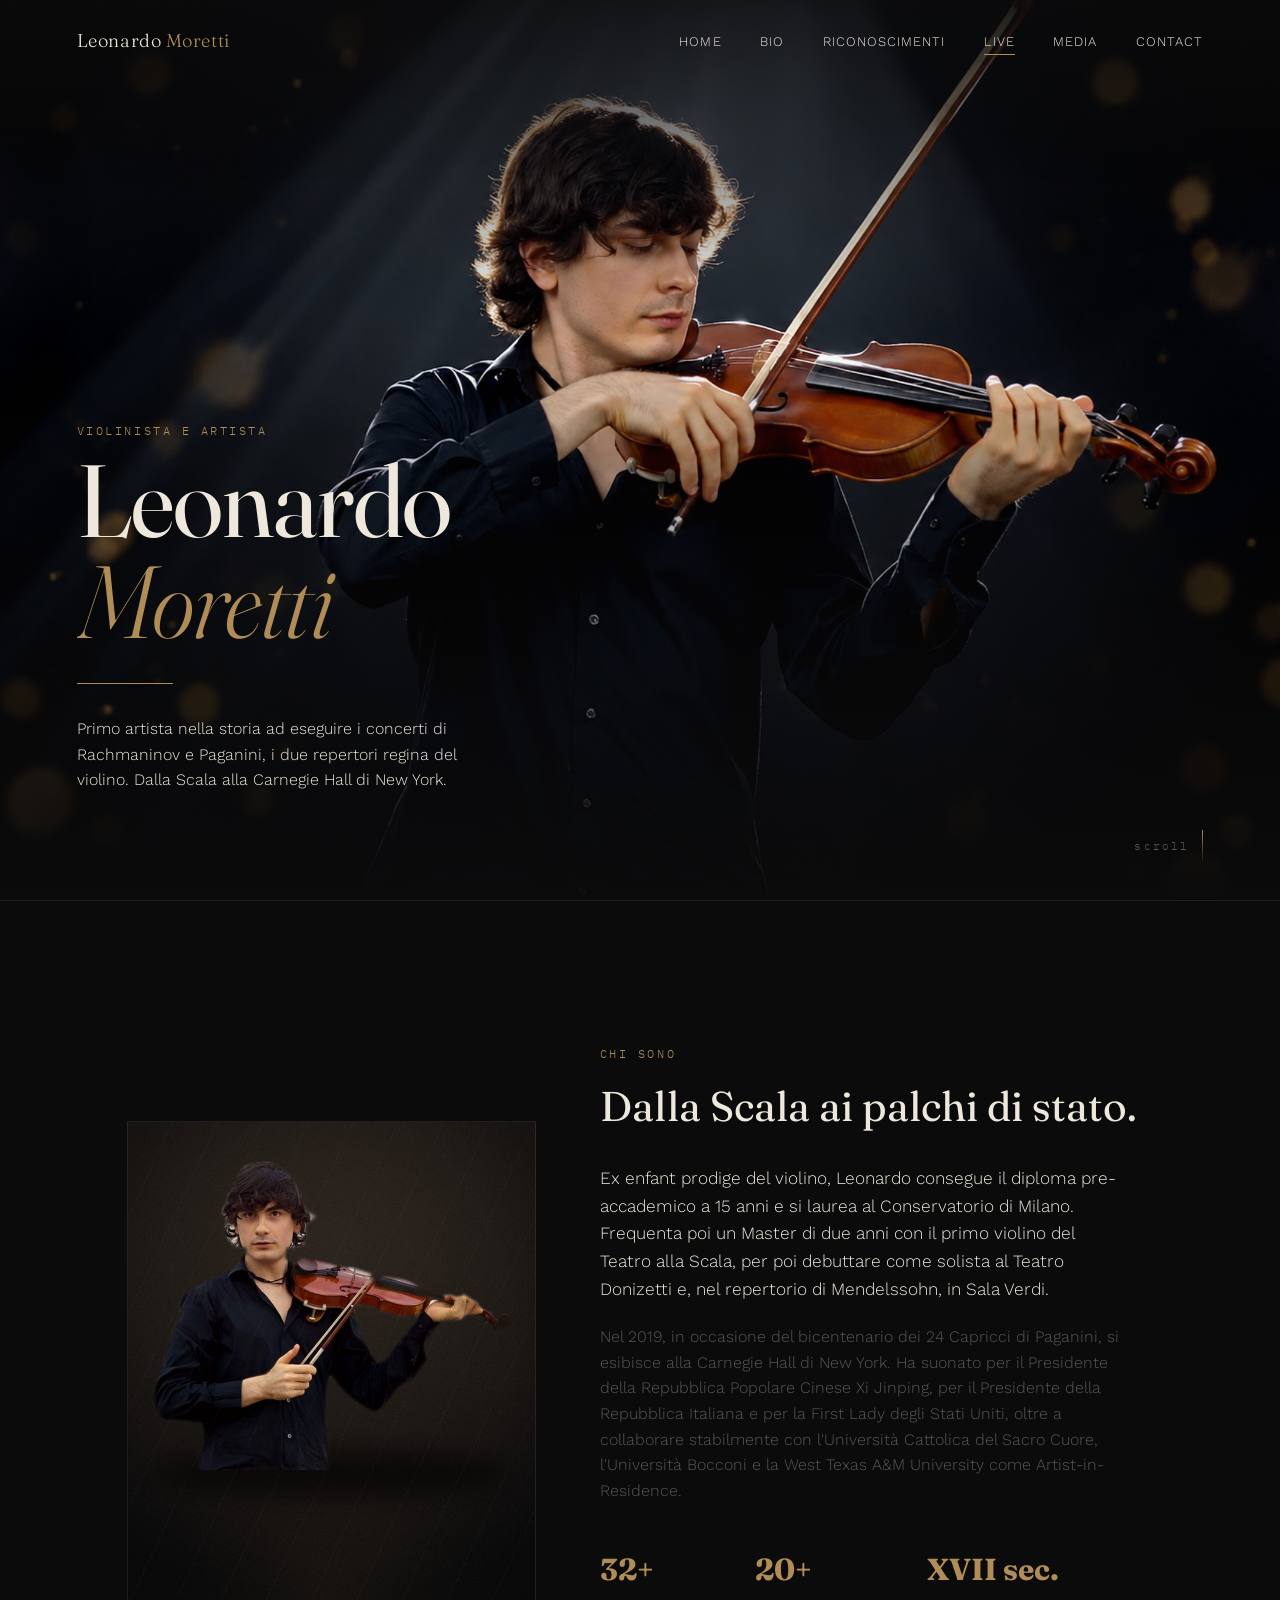
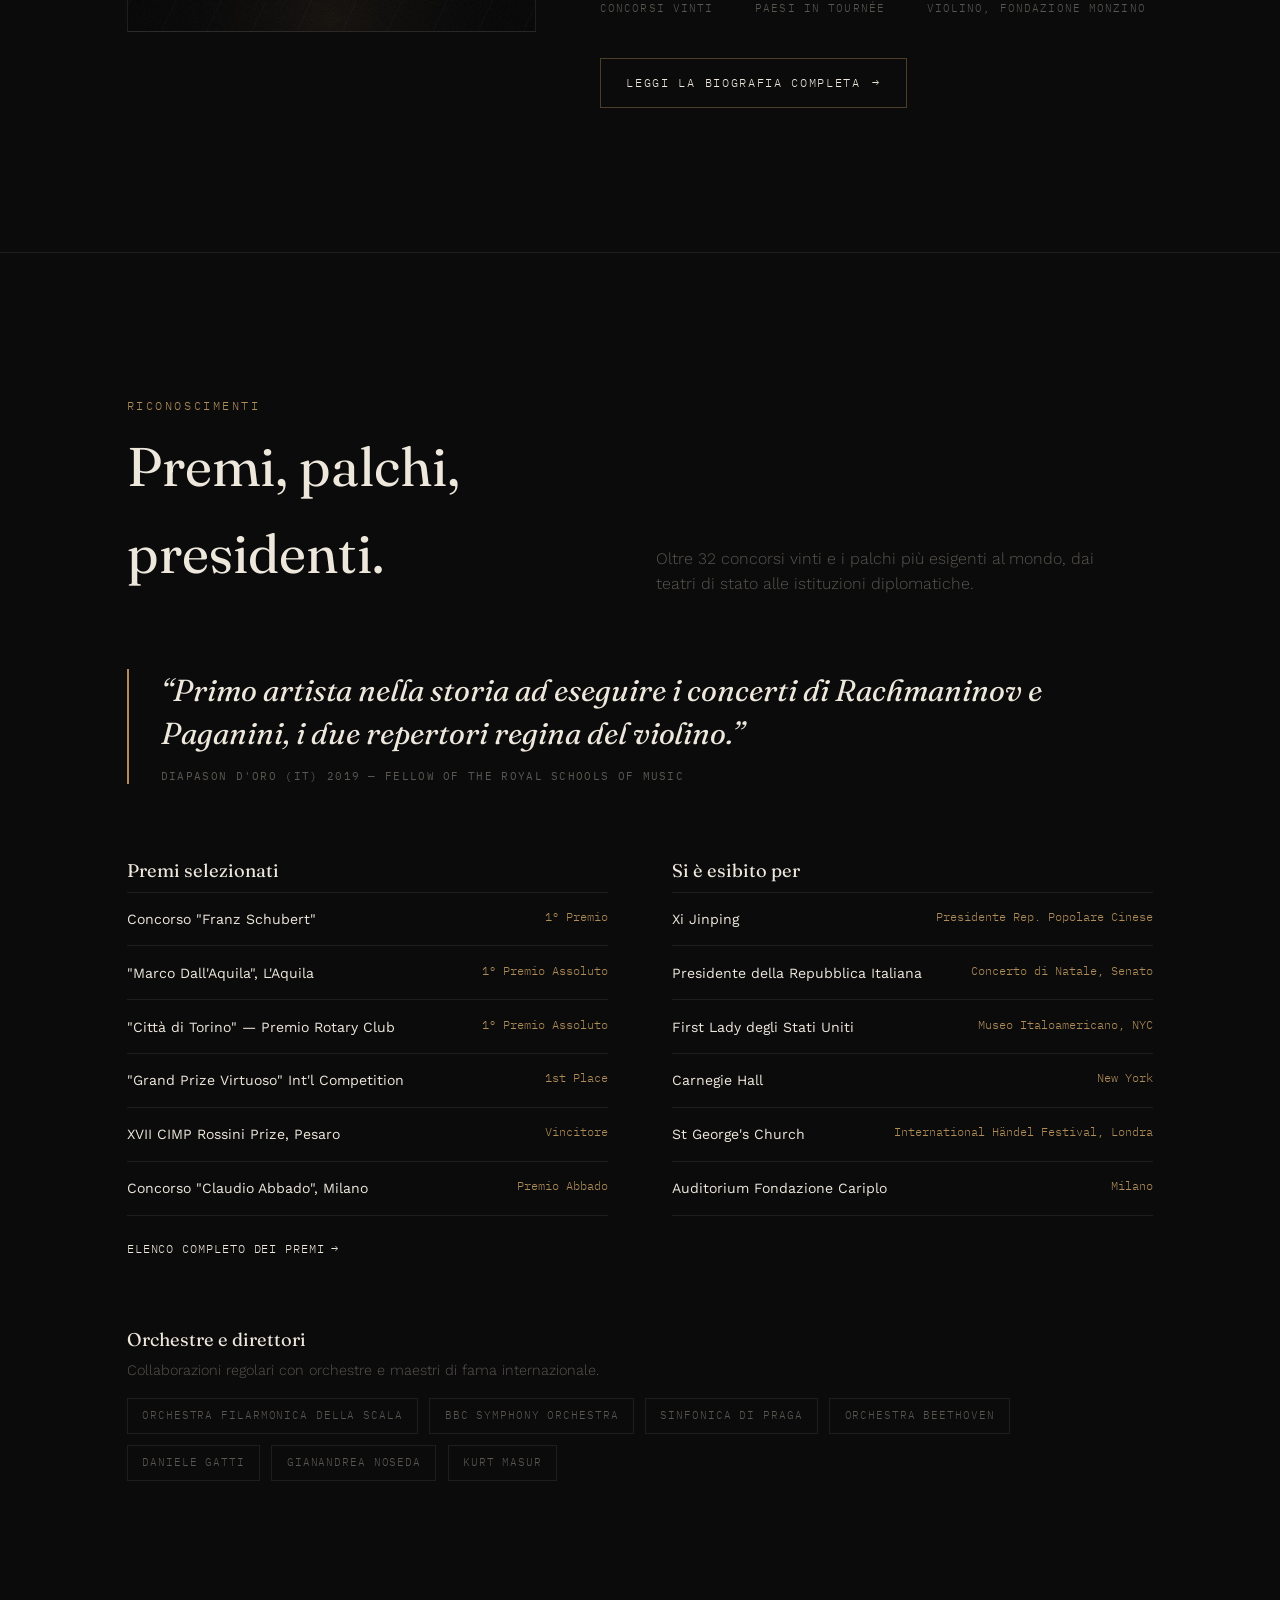
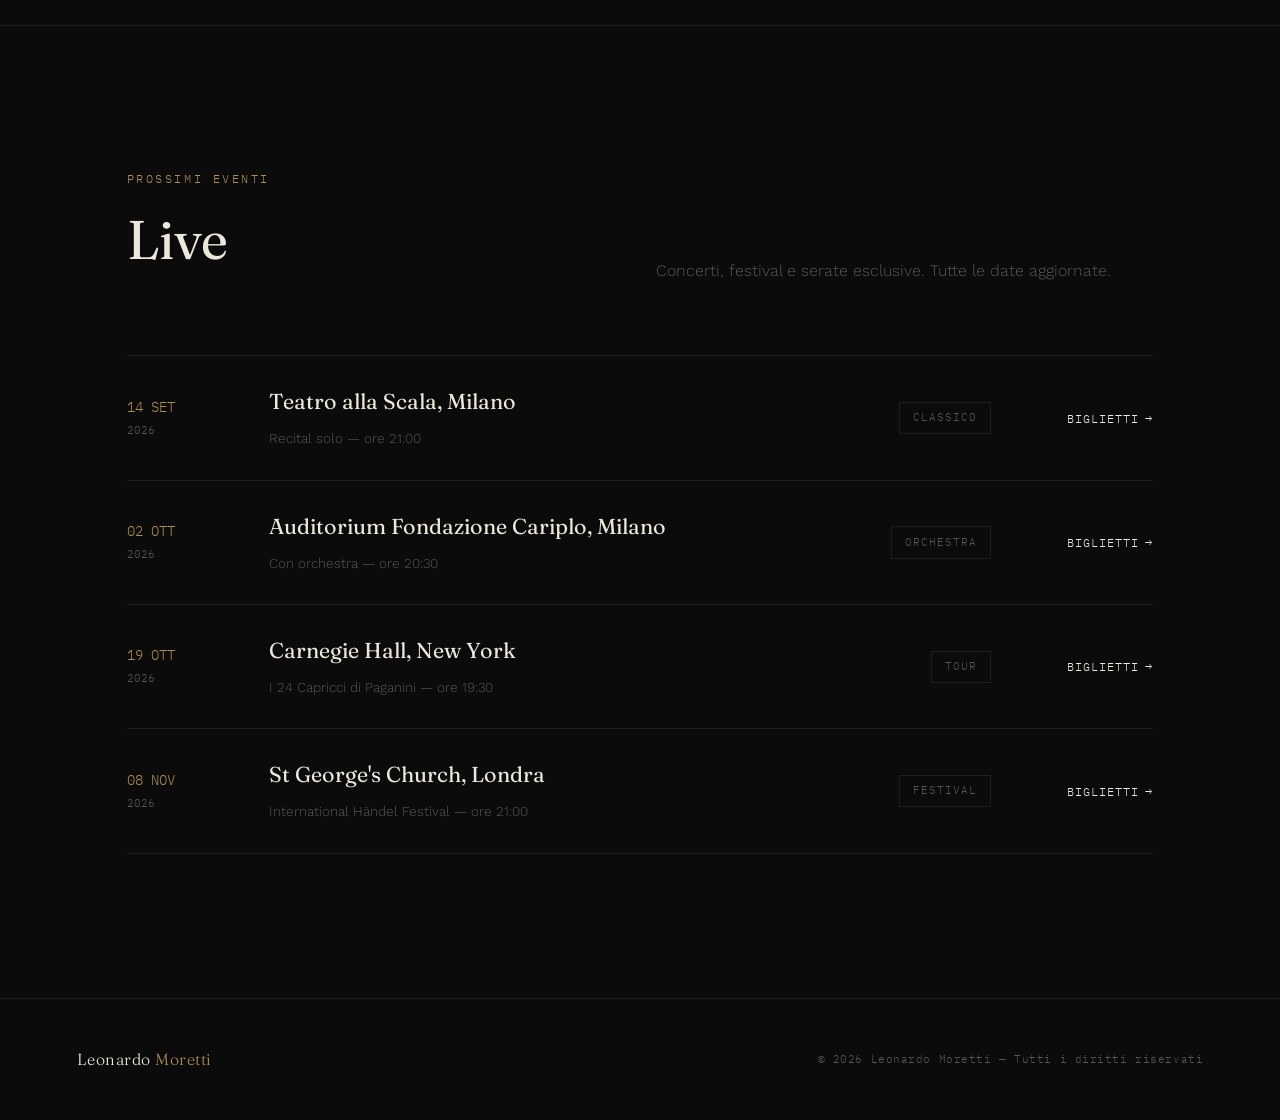
==== index.html @ 3820ed9a "Commento il bottone Scopri le date nell'hero" ====
<!DOCTYPE html>
<html lang="it">
<head>
<meta charset="UTF-8">
<meta name="viewport" content="width=device-width, initial-scale=1.0">
<title>Leonardo Moretti — Violino</title>
<meta name="description" content="Sito ufficiale di Leonardo Moretti, violinista. Concerti, premi internazionali e collaborazioni con le maggiori orchestre e istituzioni.">

<link rel="preconnect" href="https://fonts.googleapis.com">
<link rel="preconnect" href="https://fonts.gstatic.com" crossorigin>
<link href="https://fonts.googleapis.com/css2?family=Fraunces:opsz,wght@9..144,300;9..144,400;9..144,500;9..144,600&family=Work+Sans:wght@300;400;500;600&family=IBM+Plex+Mono:wght@400;500&display=swap" rel="stylesheet">
<link rel="stylesheet" href="css/styles.css">
</head>
<body>

<header id="siteHeader">
  <a href="index.html#top" class="logo">Leonardo <span>Moretti</span></a>
  <nav id="mainNav">
    <ul>
      <li><a href="index.html#top">Home</a></li>
      <li><a href="index.html#bio">Bio</a></li>
      <li><a href="index.html#awards">Riconoscimenti</a></li>
      <li><a href="index.html#live">Live</a></li>
      <li><a href="media.html">Media</a></li>
      <li><a href="contatti.html">Contact</a></li>
    </ul>
  </nav>
  <button class="nav-toggle" id="navToggle" aria-label="Apri il menu">
    <span></span><span></span><span></span>
  </button>
</header>

<main id="top">

  <!-- HERO -->
  <section class="hero" style="border:none; padding-top:0;">
    <div class="hero-inner">
      <div class="eyebrow">Violinista e artista</div>
      <h1>
        <span>Leonardo</span>
        <span>Moretti</span>
      </h1>
      <div class="hero-line"></div>
      <p class="hero-sub" style="max-width:42ch;">Primo artista nella storia ad eseguire i concerti di Rachmaninov e Paganini, i due repertori regina del violino. Dalla Scala alla Carnegie Hall di New York.</p>
      <div style="margin-top:2.2rem;">
        <!-- <a href="#live" class="cta">Scopri le date <span>→</span></a> -->
      </div>
    </div>
    <div class="scroll-cue"><span>scroll</span><span class="stem"></span></div>
  </section>

  <!-- BIO -->
  <section id="bio">
    <div class="wrap">
      <div class="grid">
        <div class="photo-panel">
          <img src="img/bio-portrait.jpg" alt="Ritratto di Leonardo Moretti con il violino" style="width:100%; height:100%; object-fit:cover; object-position:center 20%;">
        </div>
        <div class="copy">
          <div class="eyebrow">Chi sono</div>
          <h2 style="font-family:var(--display); font-weight:400; font-size:clamp(1.9rem,3.4vw,2.6rem); margin:.6rem 0 1.6rem;">Dalla Scala ai palchi di stato.</h2>
          <p>Ex enfant prodige del violino, Leonardo consegue il diploma pre-accademico a 15 anni e si laurea al Conservatorio di Milano. Frequenta poi un Master di due anni con il primo violino del Teatro alla Scala, per poi debuttare come solista al Teatro Donizetti e, nel repertorio di Mendelssohn, in Sala Verdi.</p>
          <p>Nel 2019, in occasione del bicentenario dei 24 Capricci di Paganini, si esibisce alla Carnegie Hall di New York. Ha suonato per il Presidente della Repubblica Popolare Cinese Xi Jinping, per il Presidente della Repubblica Italiana e per la First Lady degli Stati Uniti, oltre a collaborare stabilmente con l'Università Cattolica del Sacro Cuore, l'Università Bocconi e la West Texas A&amp;M University come Artist-in-Residence.</p>
          <div class="stat-row">
            <div class="stat"><b>32+</b><span>Concorsi vinti</span></div>
            <div class="stat"><b>20+</b><span>Paesi in tournée</span></div>
            <div class="stat"><b>XVII sec.</b><span>Violino, Fondazione Monzino</span></div>
          </div>
          <div style="margin-top:2.4rem;">
            <a href="biografia.html" class="cta">Leggi la biografia completa <span>→</span></a>
          </div>
        </div>
      </div>
    </div>
  </section>

  <!-- AWARDS -->
  <section id="awards">
    <div class="wrap">
      <div class="head-block">
        <div>
          <div class="eyebrow">Riconoscimenti</div>
          <h2>Premi, palchi, presidenti.</h2>
        </div>
        <p>Oltre 32 concorsi vinti e i palchi più esigenti al mondo, dai teatri di stato alle istituzioni diplomatiche.</p>
      </div>

      <blockquote class="pull-quote">
        “Primo artista nella storia ad eseguire i concerti di Rachmaninov e Paganini, i due repertori regina del violino.”
        <span>Diapason d'Oro (IT) 2019 — Fellow of the Royal Schools of Music</span>
      </blockquote>

      <div class="awards-grid">
        <div class="award-col">
          <h3>Premi selezionati</h3>
          <ul class="award-list">
            <li><b>Concorso "Franz Schubert"</b><em>1° Premio</em></li>
            <li><b>"Marco Dall'Aquila", L'Aquila</b><em>1° Premio Assoluto</em></li>
            <li><b>"Città di Torino" — Premio Rotary Club</b><em>1° Premio Assoluto</em></li>
            <li><b>"Grand Prize Virtuoso" Int'l Competition</b><em>1st Place</em></li>
            <li><b>XVII CIMP Rossini Prize, Pesaro</b><em>Vincitore</em></li>
            <li><b>Concorso "Claudio Abbado", Milano</b><em>Premio Abbado</em></li>
          </ul>
          <div style="margin-top:1.2rem;">
            <a href="biografia.html#premi" class="date-link" style="font-size:.72rem;">Elenco completo dei premi</a>
          </div>
        </div>
        <div class="award-col">
          <h3>Si è esibito per</h3>
          <ul class="award-list">
            <li><b>Xi Jinping</b><em>Presidente Rep. Popolare Cinese</em></li>
            <li><b>Presidente della Repubblica Italiana</b><em>Concerto di Natale, Senato</em></li>
            <li><b>First Lady degli Stati Uniti</b><em>Museo Italoamericano, NYC</em></li>
            <li><b>Carnegie Hall</b><em>New York</em></li>
            <li><b>St George's Church</b><em>International Händel Festival, Londra</em></li>
            <li><b>Auditorium Fondazione Cariplo</b><em>Milano</em></li>
          </ul>
        </div>
      </div>

      <div class="collab-block">
        <h3 style="font-family:var(--display); font-weight:400; font-size:1.15rem; margin-bottom:.3rem;">Orchestre e direttori</h3>
        <p style="color:var(--ivory-dim); font-size:.9rem; max-width:56ch;">Collaborazioni regolari con orchestre e maestri di fama internazionale.</p>
        <div class="tag-strip">
          <span>Orchestra Filarmonica della Scala</span>
          <span>BBC Symphony Orchestra</span>
          <span>Sinfonica di Praga</span>
          <span>Orchestra Beethoven</span>
          <span>Daniele Gatti</span>
          <span>Gianandrea Noseda</span>
          <span>Kurt Masur</span>
        </div>
      </div>
    </div>
  </section>

  <!-- LIVE -->
  <section id="live">
    <div class="wrap">
      <div class="head-block">
        <div>
          <div class="eyebrow">Prossimi eventi</div>
          <h2>Live</h2>
        </div>
        <p>Concerti, festival e serate esclusive. Tutte le date aggiornate.</p>
      </div>

      <div class="dates">
        <div class="date-row">
          <div class="date-num">14 SET<small>2026</small></div>
          <div class="date-info">
            <h3>Teatro alla Scala, Milano</h3>
            <span>Recital solo — ore 21:00</span>
          </div>
          <div class="date-tag">Classico</div>
          <a href="contatti.html" class="date-link">Biglietti</a>
        </div>
        <div class="date-row">
          <div class="date-num">02 OTT<small>2026</small></div>
          <div class="date-info">
            <h3>Auditorium Fondazione Cariplo, Milano</h3>
            <span>Con orchestra — ore 20:30</span>
          </div>
          <div class="date-tag">Orchestra</div>
          <a href="contatti.html" class="date-link">Biglietti</a>
        </div>
        <div class="date-row">
          <div class="date-num">19 OTT<small>2026</small></div>
          <div class="date-info">
            <h3>Carnegie Hall, New York</h3>
            <span>I 24 Capricci di Paganini — ore 19:30</span>
          </div>
          <div class="date-tag">Tour</div>
          <a href="contatti.html" class="date-link">Biglietti</a>
        </div>
        <div class="date-row">
          <div class="date-num">08 NOV<small>2026</small></div>
          <div class="date-info">
            <h3>St George's Church, Londra</h3>
            <span>International Händel Festival — ore 21:00</span>
          </div>
          <div class="date-tag">Festival</div>
          <a href="contatti.html" class="date-link">Biglietti</a>
        </div>
      </div>
    </div>
  </section>

</main>

<footer>
  <a href="index.html#top" class="logo">Leonardo <span style="color:var(--gold);">Moretti</span></a>
  <small>© 2026 Leonardo Moretti — Tutti i diritti riservati</small>
</footer>

<script src="js/main.js"></script>
</body>
</html>
---- css/styles.css ----
:root{
    --bg:        #0b0b0c;
    --bg-panel:  #141416;
    --ivory:     #ede7dc;
    --ivory-dim: #a9a29580;
    --gold:      #b08d57;
    --gold-dim:  #b08d5766;
    --crimson:   #6e2c2c;
    --line:      #ffffff14;

    --display: 'Fraunces', serif;
    --body:    'Work Sans', sans-serif;
    --mono:    'IBM Plex Mono', monospace;
  }

  *{ margin:0; padding:0; box-sizing:border-box; }

  html{ scroll-behavior:smooth; }

  body{
    background:var(--bg);
    color:var(--ivory);
    font-family:var(--body);
    font-weight:300;
    line-height:1.6;
    overflow-x:hidden;
  }

  @media (prefers-reduced-motion: reduce){
    html{ scroll-behavior:auto; }
    *{ animation-duration:0.01ms !important; transition-duration:0.01ms !important; }
  }

  a{ color:inherit; text-decoration:none; }
  img{ display:block; max-width:100%; }

  ::selection{ background:var(--gold-dim); color:var(--ivory); }

  a:focus-visible, button:focus-visible{
    outline:1px solid var(--gold);
    outline-offset:4px;
  }

  .wrap{
    max-width:1180px;
    margin:0 auto;
    padding:0 6vw;
  }

  .eyebrow{
    font-family:var(--mono);
    font-size:.72rem;
    letter-spacing:.22em;
    text-transform:uppercase;
    color:var(--gold);
  }

  /* ---------- NAV ---------- */
  header{
    position:fixed;
    top:0; left:0; right:0;
    z-index:100;
    padding:1.6rem 6vw;
    display:flex;
    justify-content:space-between;
    align-items:center;
    transition:background .4s ease, padding .4s ease, border-color .4s ease;
    border-bottom:1px solid transparent;
  }
  header.scrolled{
    background:rgba(11,11,12,.86);
    backdrop-filter:blur(10px);
    padding:1.05rem 6vw;
    border-bottom:1px solid var(--line);
  }
  .logo{
    font-family:var(--display);
    font-size:1.15rem;
    letter-spacing:.03em;
  }
  .logo span{ color:var(--gold); }

  nav ul{
    list-style:none;
    display:flex;
    gap:2.4rem;
  }
  nav a{
    font-size:.82rem;
    letter-spacing:.08em;
    text-transform:uppercase;
    color:var(--ivory);
    position:relative;
    transition:color .3s ease;
  }
  nav a::after{
    content:'';
    position:absolute;
    left:0; bottom:-6px;
    width:0; height:1px;
    background:var(--gold);
    transition:width .3s ease;
  }
  nav a:hover, nav a.active{ color:var(--ivory); }
  nav a:hover::after, nav a.active::after{ width:100%; }

  .nav-toggle{
    display:none;
    flex-direction:column;
    gap:5px;
    background:none;
    border:none;
    cursor:pointer;
    padding:8px;
  }
  .nav-toggle span{
    width:22px; height:1px; background:var(--ivory);
  }

  /* ---------- HERO ---------- */
  .hero{
    min-height:100svh;
    display:flex;
    align-items:flex-end;
    position:relative;
    padding:0 6vw 8vh;
    background:
      linear-gradient(180deg, #0b0b0cd9 0%, #0b0b0c00 38%, #0b0b0cf5 100%),
      url('../img/hero-bg.jpg');
    background-size:cover;
    background-position:center 15%;
  }
  @media (max-width:860px){
    .hero{ background-position:72% 15%; }
  }
  .hero-inner{ max-width:820px; }
  .hero .eyebrow{ opacity:0; animation:rise .8s .2s ease forwards; }
  .hero h1{
    font-family:var(--display);
    font-weight:400;
    font-size:clamp(2.8rem, 8vw, 6.4rem);
    line-height:.98;
    letter-spacing:-.01em;
    margin:.6rem 0 1.4rem;
    overflow:hidden;
  }
  .hero h1 span{
    display:block;
    transform:translateY(110%);
    animation:rise .9s .35s cubic-bezier(.16,1,.3,1) forwards;
  }
  .hero h1 span:nth-child(2){ animation-delay:.48s; color:var(--gold); font-style:italic; font-weight:300;}
  @keyframes rise{ to{ transform:translateY(0); opacity:1; } }
  .hero .eyebrow{ }
  .hero-sub{
    max-width:34ch;
    color:var(--ivory);
    font-size:1rem;
    opacity:0;
    animation:fadein .9s .8s ease forwards;
  }
  @keyframes fadein{ to{ opacity:1; } }

  .hero-line{
    width:0;
    height:1px;
    background:var(--gold);
    margin:2rem 0;
    animation:linegrow 1.1s .95s cubic-bezier(.16,1,.3,1) forwards;
  }
  @keyframes linegrow{ to{ width:96px; } }

  .cta{
    display:inline-flex;
    align-items:center;
    gap:.7rem;
    font-family:var(--mono);
    font-size:.75rem;
    letter-spacing:.14em;
    text-transform:uppercase;
    color:var(--ivory);
    border:1px solid var(--gold-dim);
    padding:.9rem 1.6rem;
    transition:background .35s ease, border-color .35s ease;
    opacity:0;
    animation:fadein .9s 1.1s ease forwards;
  }
  .cta:hover{ background:var(--gold-dim); border-color:var(--gold); }

  .scroll-cue{
    position:absolute;
    right:6vw; bottom:4vh;
    font-family:var(--mono);
    font-size:.68rem;
    letter-spacing:.2em;
    color:var(--ivory-dim);
    display:flex;
    align-items:center;
    gap:.8rem;
  }
  .scroll-cue .stem{
    width:1px; height:34px;
    background:linear-gradient(var(--gold), transparent);
  }

  /* ---------- SECTION SHELL ---------- */
  section{
    padding:9rem 0;
    position:relative;
  }
  section + section{ border-top:1px solid var(--line); }

  .head-block{
    display:grid;
    grid-template-columns:1fr 1fr;
    gap:2rem;
    margin-bottom:4.5rem;
    align-items:end;
  }
  .head-block h2{
    font-family:var(--display);
    font-weight:400;
    font-size:clamp(2.2rem, 4.4vw, 3.4rem);
    margin-top:.5rem;
  }
  .head-block p{ color:var(--ivory-dim); max-width:46ch; }

  /* ---------- BIO ---------- */
  #bio .grid{
    display:grid;
    grid-template-columns:.85fr 1.15fr;
    gap:5vw;
    align-items:center;
  }
  .photo-panel{
    aspect-ratio:4/5;
    background:linear-gradient(155deg, #1c1a17 0%, #0b0b0c 70%);
    border:1px solid var(--line);
    position:relative;
    display:flex;
    align-items:center;
    justify-content:center;
    overflow:hidden;
  }
  .photo-panel::before{
    content:'';
    position:absolute; inset:0;
    background:repeating-linear-gradient(115deg, transparent 0 40px, #ffffff05 40px 41px);
  }
  .photo-label{
    font-family:var(--mono);
    font-size:.68rem;
    letter-spacing:.14em;
    color:var(--ivory-dim);
    text-transform:uppercase;
    text-align:center;
    padding:0 2rem;
  }
  #bio .copy p{ margin-bottom:1.3rem; color:var(--ivory-dim); max-width:52ch; }
  #bio .copy p:first-of-type{ color:var(--ivory); font-size:1.08rem; }

  .stat-row{
    display:flex;
    gap:2.6rem;
    margin-top:2.6rem;
    flex-wrap:wrap;
  }
  .stat b{
    display:block;
    font-family:var(--display);
    font-size:1.9rem;
    color:var(--gold);
  }
  .stat span{
    font-family:var(--mono);
    font-size:.7rem;
    letter-spacing:.1em;
    text-transform:uppercase;
    color:var(--ivory-dim);
  }

  /* ---------- LIVE ---------- */
  .date-row{
    display:grid;
    grid-template-columns:110px 1fr auto 130px;
    gap:2rem;
    align-items:center;
    padding:1.8rem 0;
    border-top:1px solid var(--line);
    transition:background .3s ease;
  }
  .date-row:last-child{ border-bottom:1px solid var(--line); }
  .date-row:hover{ background:#ffffff05; }
  .date-num{
    font-family:var(--mono);
    color:var(--gold);
    font-size:.85rem;
  }
  .date-num small{ display:block; color:var(--ivory-dim); font-size:.7rem; margin-top:.2rem;}
  .date-info h3{
    font-family:var(--display);
    font-weight:400;
    font-size:1.35rem;
    margin-bottom:.35rem;
  }
  .date-info span{
    font-size:.85rem;
    color:var(--ivory-dim);
  }
  .date-tag{
    font-family:var(--mono);
    font-size:.68rem;
    letter-spacing:.1em;
    text-transform:uppercase;
    color:var(--ivory-dim);
    border:1px solid var(--line);
    padding:.4rem .8rem;
    white-space:nowrap;
  }
  .date-link{
    font-family:var(--mono);
    font-size:.75rem;
    letter-spacing:.08em;
    text-transform:uppercase;
    color:var(--ivory);
    text-align:right;
    position:relative;
  }
  .date-link::after{ content:'→'; margin-left:.4rem; transition:margin .3s ease; }
  .date-row:hover .date-link::after{ margin-left:.8rem; }

  /* ---------- MEDIA ---------- */
  .media-grid{
    display:grid;
    grid-template-columns:repeat(3, 1fr);
    gap:1px;
    background:var(--line);
    border:1px solid var(--line);
  }
  .media-tile{
    aspect-ratio:1/1;
    background:var(--bg-panel);
    display:flex;
    align-items:center;
    justify-content:center;
    position:relative;
    cursor:pointer;
    overflow:hidden;
  }
  .media-tile::before{
    content:'';
    position:absolute; inset:0;
    background:linear-gradient(160deg, #1c1a17, #0b0b0c);
    transition:transform .6s cubic-bezier(.16,1,.3,1);
  }
  .media-tile:hover::before{ transform:scale(1.08); }
  .media-tile span{
    position:relative;
    font-family:var(--mono);
    font-size:.68rem;
    letter-spacing:.12em;
    text-transform:uppercase;
    color:var(--ivory-dim);
  }
  .media-tile.video span::before{
    content:'▶';
    display:block;
    font-size:1.1rem;
    color:var(--gold);
    margin-bottom:.5rem;
  }

  /* ---------- AWARDS ---------- */
  .pull-quote{
    border-left:2px solid var(--gold);
    padding-left:2rem;
    font-family:var(--display);
    font-style:italic;
    font-weight:400;
    font-size:clamp(1.3rem, 2.6vw, 1.9rem);
    line-height:1.4;
    color:var(--ivory);
    max-width:62ch;
    margin-bottom:4.5rem;
  }
  .pull-quote span{
    display:block;
    margin-top:.9rem;
    font-family:var(--mono);
    font-style:normal;
    font-size:.68rem;
    letter-spacing:.12em;
    text-transform:uppercase;
    color:var(--ivory-dim);
  }
  .awards-grid{
    display:grid;
    grid-template-columns:1fr 1fr;
    gap:5vw;
  }
  .award-col h3{
    font-family:var(--display);
    font-weight:400;
    font-size:1.15rem;
    margin-bottom:.4rem;
  }
  .award-list{ list-style:none; }
  .award-list li{
    padding:.95rem 0;
    border-top:1px solid var(--line);
    display:flex;
    justify-content:space-between;
    gap:1.2rem;
    font-size:.88rem;
    color:var(--ivory-dim);
  }
  .award-list li:last-child{ border-bottom:1px solid var(--line); }
  .award-list li b{ color:var(--ivory); font-weight:400; }
  .award-list li em{
    font-style:normal;
    font-family:var(--mono);
    font-size:.72rem;
    color:var(--gold);
    white-space:nowrap;
  }
  .tag-strip{
    display:flex;
    flex-wrap:wrap;
    gap:.7rem;
    margin-top:1rem;
  }
  .tag-strip span{
    font-family:var(--mono);
    font-size:.7rem;
    letter-spacing:.08em;
    text-transform:uppercase;
    color:var(--ivory-dim);
    border:1px solid var(--line);
    padding:.5rem .9rem;
  }
  .collab-block{ margin-top:4rem; }

  /* ---------- PAGE HEADER (biografia, media, contatti) ---------- */
  .page-hero{
    padding:11rem 0 4rem;
    border-bottom:1px solid var(--line);
  }
  .page-hero h1{
    font-family:var(--display);
    font-weight:400;
    font-size:clamp(2.4rem, 5.5vw, 4rem);
    margin-top:.6rem;
  }
  .page-hero p{ color:var(--ivory-dim); max-width:56ch; margin-top:1rem; }
  .back-link{
    display:inline-flex;
    align-items:center;
    gap:.5rem;
    font-family:var(--mono);
    font-size:.72rem;
    letter-spacing:.1em;
    text-transform:uppercase;
    color:var(--ivory-dim);
    margin-bottom:2.4rem;
    transition:color .3s ease;
  }
  .back-link:hover{ color:var(--gold); }

  /* ---------- BIOGRAFIA COMPLETA ---------- */
  .bio-article{
    max-width:740px;
    margin:0 auto;
    padding:5rem 0 8rem;
  }
  .bio-article h2{
    font-family:var(--display);
    font-weight:400;
    font-size:1.7rem;
    margin:3.2rem 0 1.2rem;
    color:var(--ivory);
  }
  .bio-article h2:first-of-type{ margin-top:0; }
  .bio-article p{
    color:var(--ivory-dim);
    margin-bottom:1.3rem;
    font-size:1rem;
  }
  .bio-article blockquote{
    border-left:2px solid var(--gold);
    padding-left:1.6rem;
    font-family:var(--display);
    font-style:italic;
    font-size:1.25rem;
    color:var(--ivory);
    margin:2.4rem 0;
  }
  .bio-article ul{
    list-style:none;
    margin-bottom:1.3rem;
  }
  .bio-article ul li{
    color:var(--ivory-dim);
    padding:.55rem 0;
    border-top:1px solid var(--line);
    font-size:.93rem;
    display:flex;
    justify-content:space-between;
    gap:1rem;
  }
  .bio-article ul li:last-child{ border-bottom:1px solid var(--line); }
  .bio-article ul li b{ color:var(--ivory); font-weight:400; }
  .bio-article .tag-strip span{ margin-bottom:.3rem; }

  /* ---------- VIDEO GRID (media page) ---------- */
  .video-grid{
    display:grid;
    grid-template-columns:repeat(2, 1fr);
    gap:2.4rem;
    padding-bottom:6rem;
  }
  .video-card{ }
  .video-frame{
    position:relative;
    aspect-ratio:16/9;
    background:linear-gradient(155deg, #1c1a17 0%, #0b0b0c 70%);
    border:1px solid var(--line);
    overflow:hidden;
    margin-bottom:1.1rem;
  }
  .video-frame iframe{
    position:absolute; inset:0;
    width:100%; height:100%;
    border:none;
  }
  .video-frame .placeholder-note{
    position:absolute; inset:0;
    display:flex;
    flex-direction:column;
    align-items:center;
    justify-content:center;
    gap:.8rem;
    text-align:center;
    padding:1.5rem;
  }
  .play-icon{
    width:52px; height:52px;
    border:1px solid var(--gold-dim);
    border-radius:50%;
    display:flex;
    align-items:center;
    justify-content:center;
    color:var(--gold);
    font-size:1rem;
  }
  .placeholder-note span{
    font-family:var(--mono);
    font-size:.68rem;
    letter-spacing:.1em;
    text-transform:uppercase;
    color:var(--ivory-dim);
    max-width:28ch;
  }
  .video-card h3{
    font-family:var(--display);
    font-weight:400;
    font-size:1.2rem;
    margin-bottom:.4rem;
  }
  .video-card p{
    color:var(--ivory-dim);
    font-size:.88rem;
  }

  /* ---------- CONTACT ---------- */
  #contact .grid{
    display:grid;
    grid-template-columns:1fr 1fr;
    gap:6vw;
  }
  .field{
    margin-bottom:1.8rem;
  }
  .field label{
    display:block;
    font-family:var(--mono);
    font-size:.68rem;
    letter-spacing:.12em;
    text-transform:uppercase;
    color:var(--ivory-dim);
    margin-bottom:.6rem;
  }
  .field input, .field textarea{
    width:100%;
    background:transparent;
    border:none;
    border-bottom:1px solid var(--line);
    color:var(--ivory);
    font-family:var(--body);
    font-size:1rem;
    padding:.6rem 0;
    transition:border-color .3s ease;
  }
  .field input:focus, .field textarea:focus{
    outline:none;
    border-color:var(--gold);
  }
  .field textarea{ resize:vertical; min-height:100px; }

  .submit-btn{
    font-family:var(--mono);
    font-size:.75rem;
    letter-spacing:.14em;
    text-transform:uppercase;
    color:var(--bg);
    background:var(--gold);
    border:none;
    padding:1rem 2.2rem;
    cursor:pointer;
    transition:opacity .3s ease;
  }
  .submit-btn:hover{ opacity:.85; }

  .contact-side h3{
    font-family:var(--display);
    font-size:1.6rem;
    font-weight:400;
    margin-bottom:1.2rem;
  }
  .contact-side p{ color:var(--ivory-dim); margin-bottom:2rem; max-width:38ch; }

  .contact-list{ list-style:none; }
  .contact-list li{
    padding:1rem 0;
    border-top:1px solid var(--line);
    display:flex;
    justify-content:space-between;
    font-size:.9rem;
  }
  .contact-list li:last-child{ border-bottom:1px solid var(--line); }
  .contact-list span:first-child{ color:var(--ivory-dim); }

  .social-row{
    display:flex;
    gap:1.6rem;
    margin-top:2.4rem;
  }
  .social-row a{
    font-family:var(--mono);
    font-size:.72rem;
    letter-spacing:.1em;
    text-transform:uppercase;
    color:var(--ivory-dim);
    border-bottom:1px solid transparent;
    transition:color .3s ease, border-color .3s ease;
  }
  .social-row a:hover{ color:var(--gold); border-color:var(--gold); }

  /* ---------- FOOTER ---------- */
  footer{
    padding:3rem 6vw;
    border-top:1px solid var(--line);
    display:flex;
    justify-content:space-between;
    align-items:center;
    flex-wrap:wrap;
    gap:1rem;
  }
  footer .logo{ font-size:1rem; }
  footer small{
    font-family:var(--mono);
    font-size:.7rem;
    color:var(--ivory-dim);
    letter-spacing:.05em;
  }

  /* ---------- RESPONSIVE ---------- */
  @media (max-width:860px){
    nav{ display:none; position:fixed; inset:0; top:64px; background:var(--bg); z-index:99; padding:3rem 6vw;}
    nav.open{ display:block; }
    nav ul{ flex-direction:column; gap:1.6rem; }
    nav a{ font-size:1.1rem; }
    .nav-toggle{ display:flex; }

    .head-block{ grid-template-columns:1fr; gap:1rem; }
    #bio .grid{ grid-template-columns:1fr; }
    .photo-panel{ aspect-ratio:16/10; }
    .awards-grid{ grid-template-columns:1fr; gap:3rem; }
    .pull-quote{ padding-left:1.2rem; }
    .date-row{ grid-template-columns:1fr; gap:.6rem; text-align:left; }
    .date-link{ text-align:left; }
    .media-grid{ grid-template-columns:repeat(2, 1fr); }
    #contact .grid{ grid-template-columns:1fr; }
    section{ padding:5.5rem 0; }
    .video-grid{ grid-template-columns:1fr; }
    .page-hero{ padding:9rem 0 3rem; }
  }
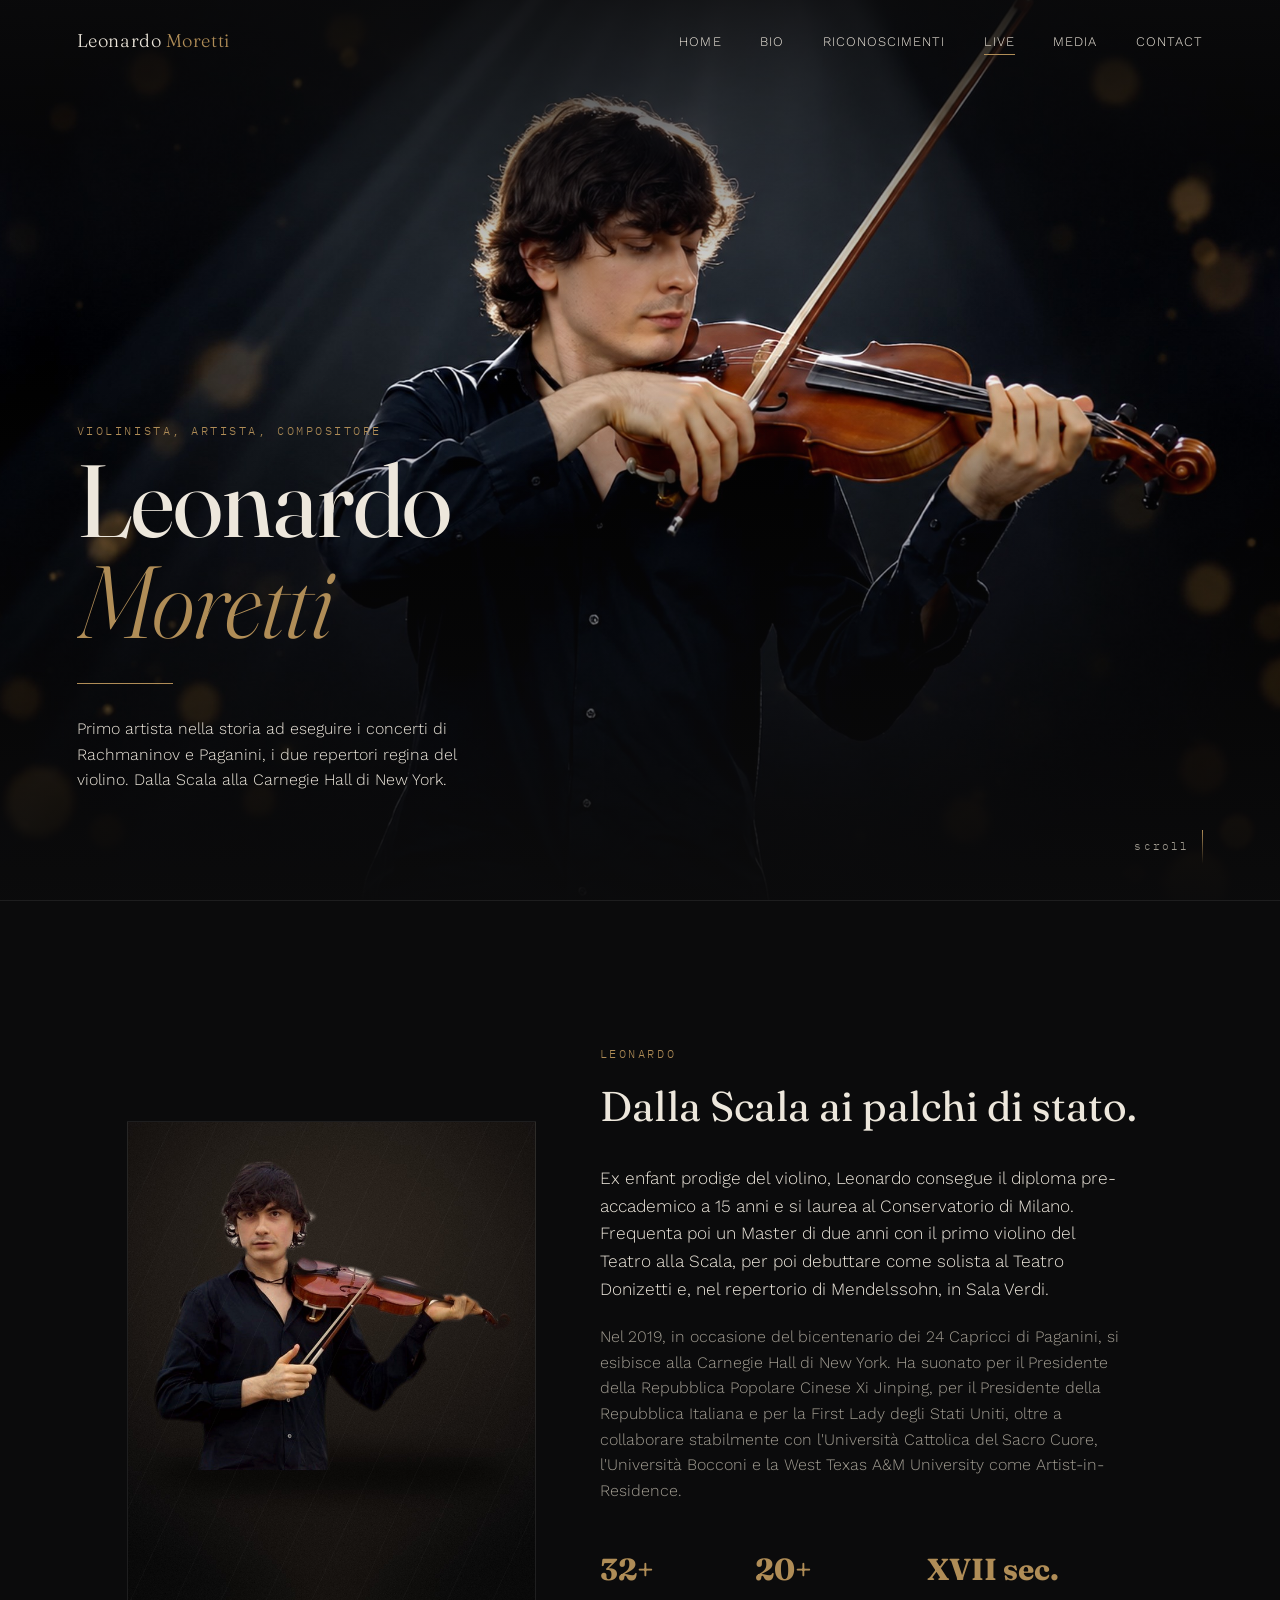
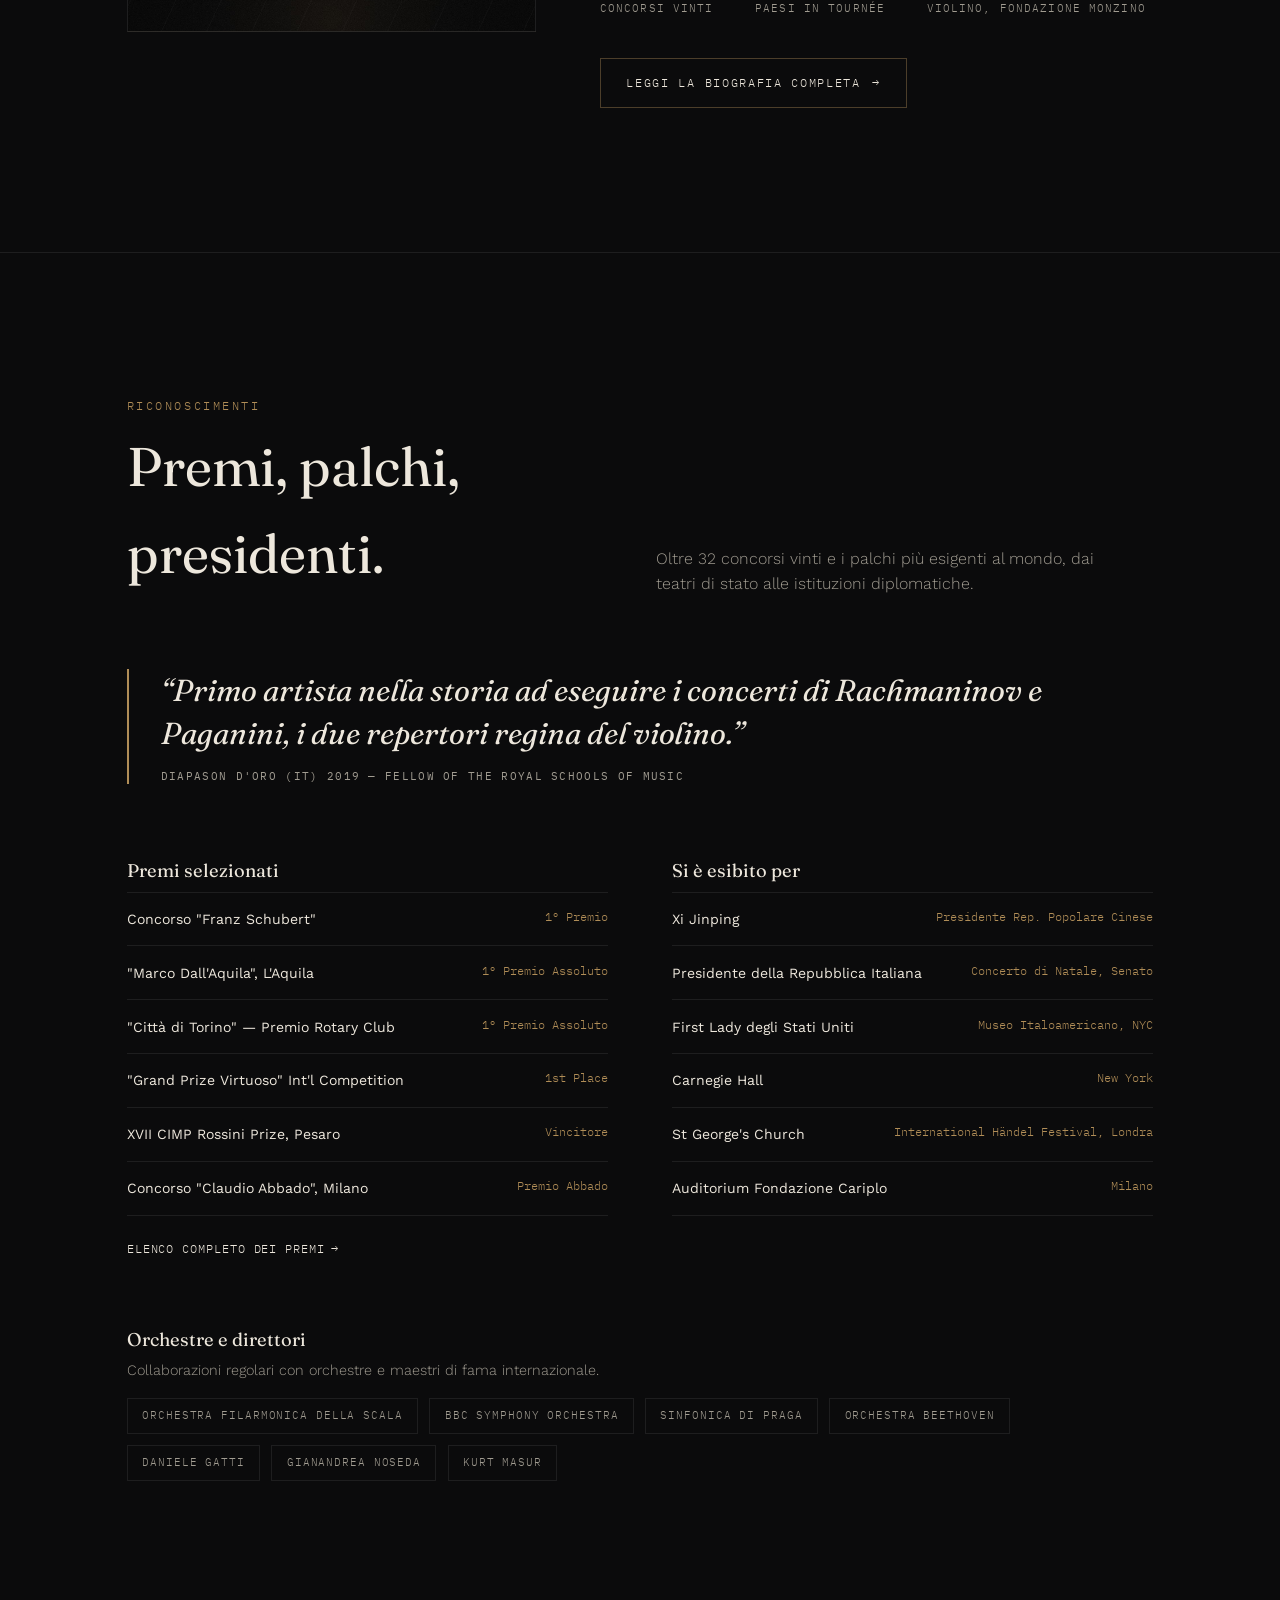
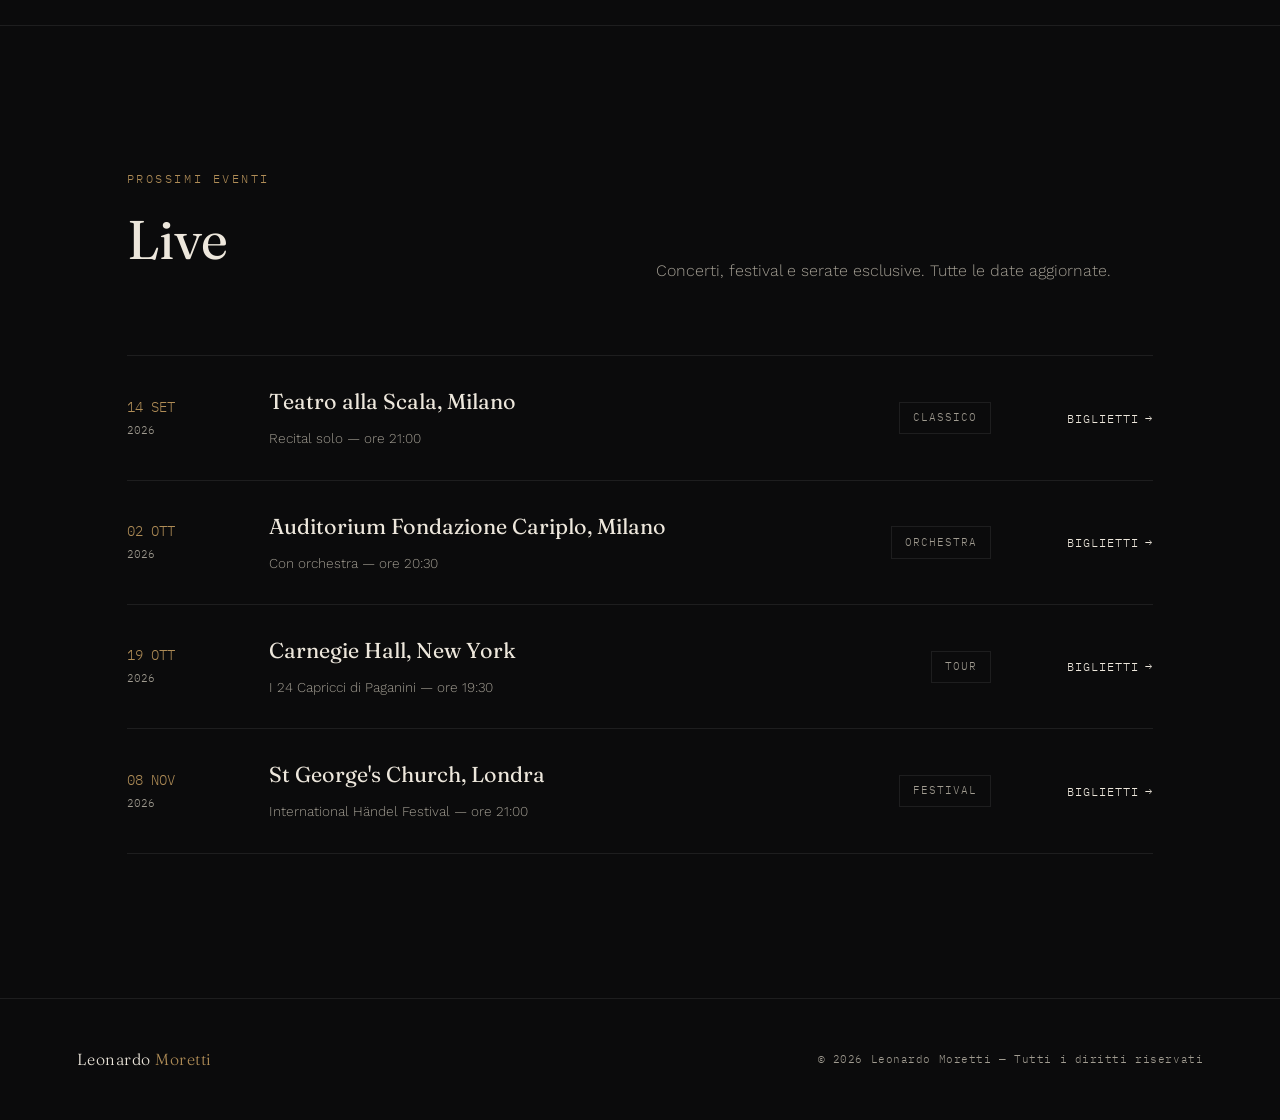
==== commit 6a19c749: "Aggiorno testi hero/bio e schiarisco il colore dei testi secondari in tutto il sito" ====
--- a/index.html
+++ b/index.html
@@ -35,7 +35,7 @@
   <!-- HERO -->
   <section class="hero" style="border:none; padding-top:0;">
     <div class="hero-inner">
-      <div class="eyebrow">Violinista e artista</div>
+      <div class="eyebrow">Violinista, artista, compositore</div>
       <h1>
         <span>Leonardo</span>
         <span>Moretti</span>
@@ -57,7 +57,7 @@
           <img src="img/bio-portrait.jpg" alt="Ritratto di Leonardo Moretti con il violino" style="width:100%; height:100%; object-fit:cover; object-position:center 20%;">
         </div>
         <div class="copy">
-          <div class="eyebrow">Chi sono</div>
+          <div class="eyebrow">Leonardo</div>
           <h2 style="font-family:var(--display); font-weight:400; font-size:clamp(1.9rem,3.4vw,2.6rem); margin:.6rem 0 1.6rem;">Dalla Scala ai palchi di stato.</h2>
           <p>Ex enfant prodige del violino, Leonardo consegue il diploma pre-accademico a 15 anni e si laurea al Conservatorio di Milano. Frequenta poi un Master di due anni con il primo violino del Teatro alla Scala, per poi debuttare come solista al Teatro Donizetti e, nel repertorio di Mendelssohn, in Sala Verdi.</p>
           <p>Nel 2019, in occasione del bicentenario dei 24 Capricci di Paganini, si esibisce alla Carnegie Hall di New York. Ha suonato per il Presidente della Repubblica Popolare Cinese Xi Jinping, per il Presidente della Repubblica Italiana e per la First Lady degli Stati Uniti, oltre a collaborare stabilmente con l'Università Cattolica del Sacro Cuore, l'Università Bocconi e la West Texas A&amp;M University come Artist-in-Residence.</p>
--- a/css/styles.css
+++ b/css/styles.css
@@ -2,7 +2,7 @@
     --bg:        #0b0b0c;
     --bg-panel:  #141416;
     --ivory:     #ede7dc;
-    --ivory-dim: #a9a29580;
+    --ivory-dim: #c7c0b3cc;
     --gold:      #b08d57;
     --gold-dim:  #b08d5766;
     --crimson:   #6e2c2c;
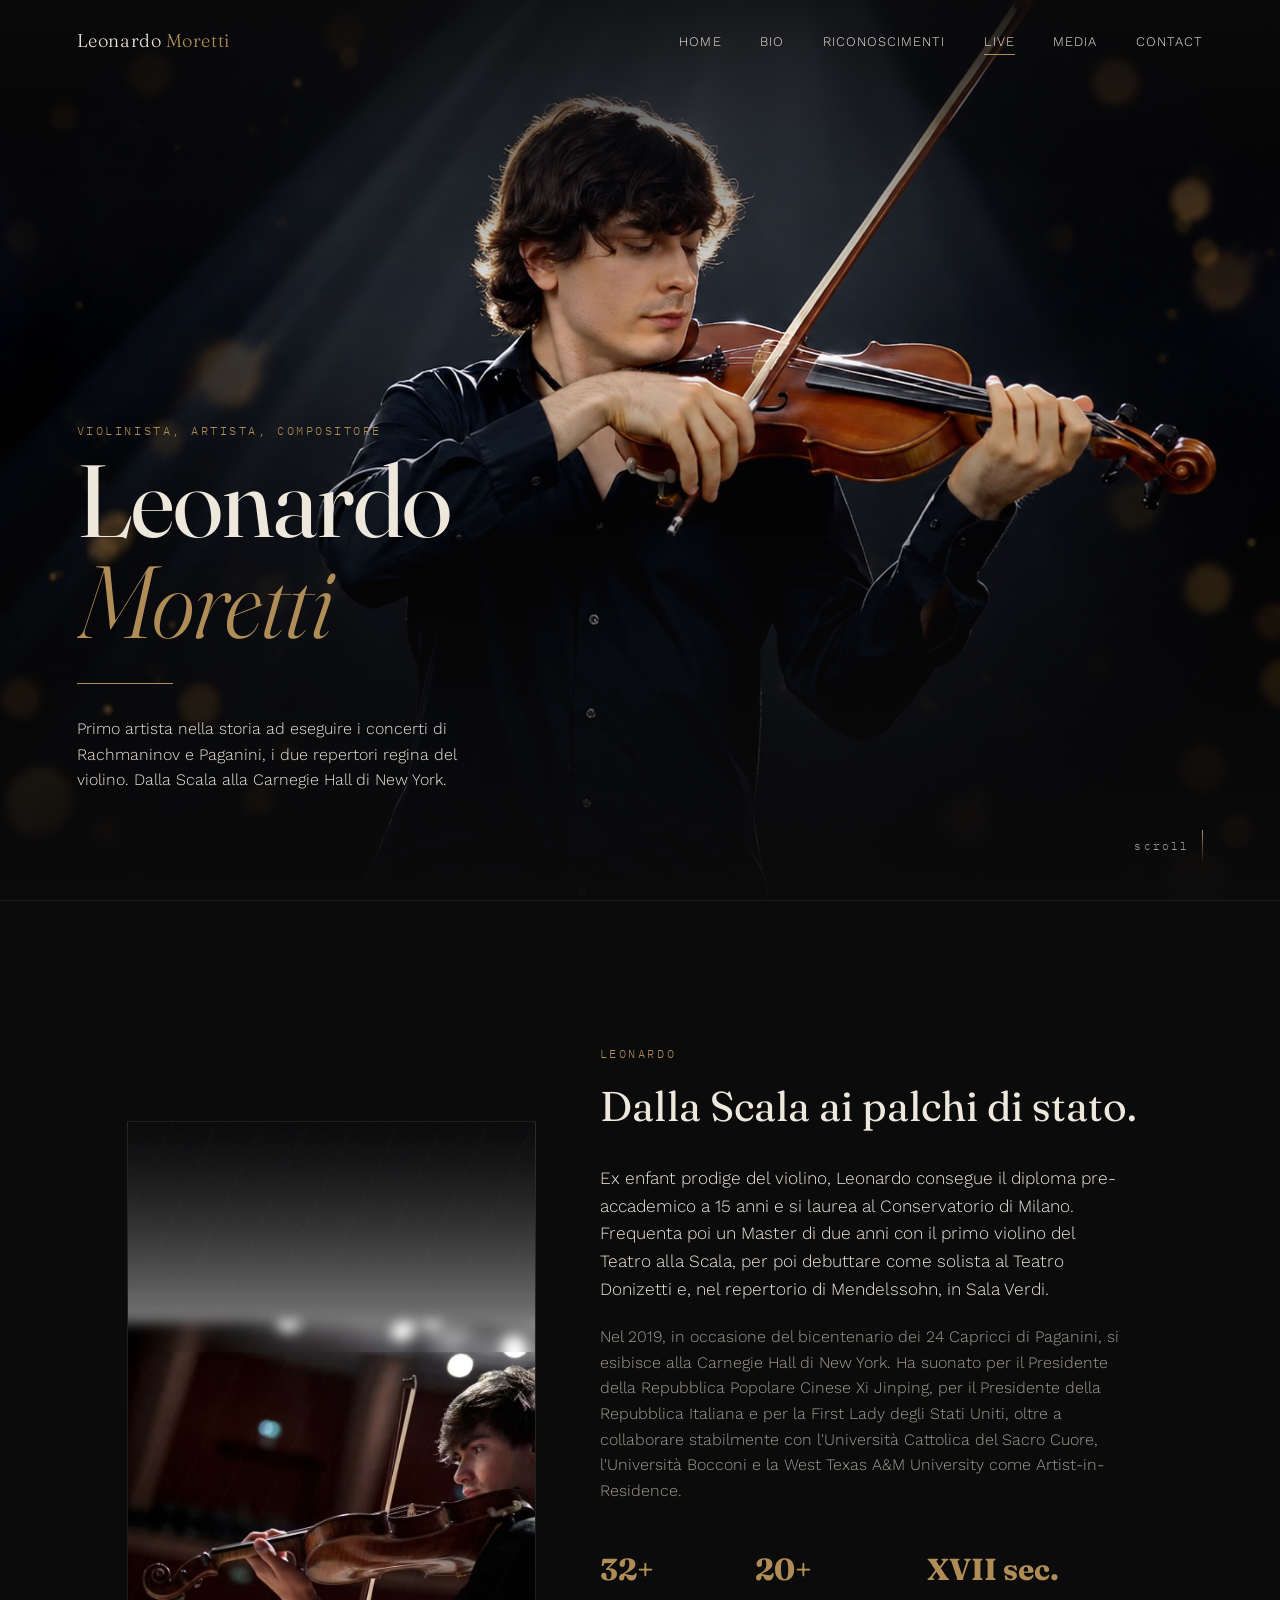
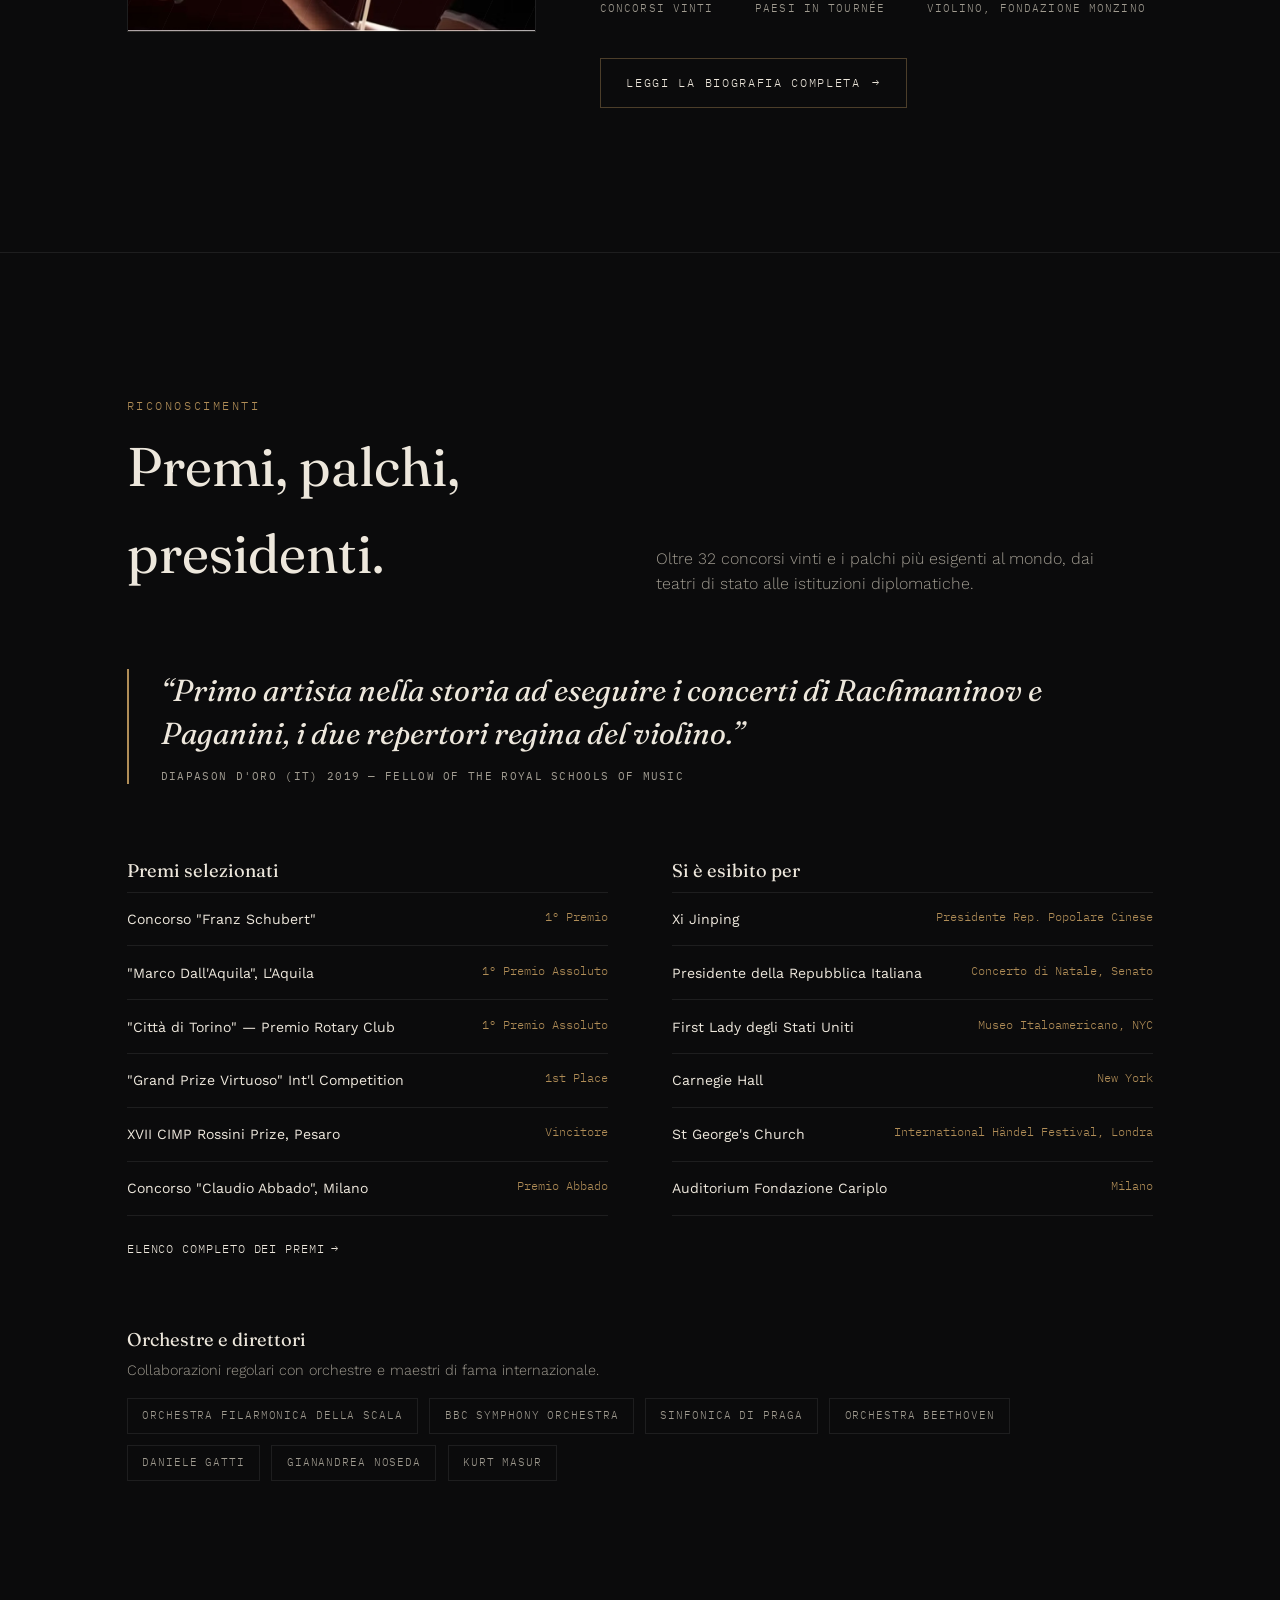
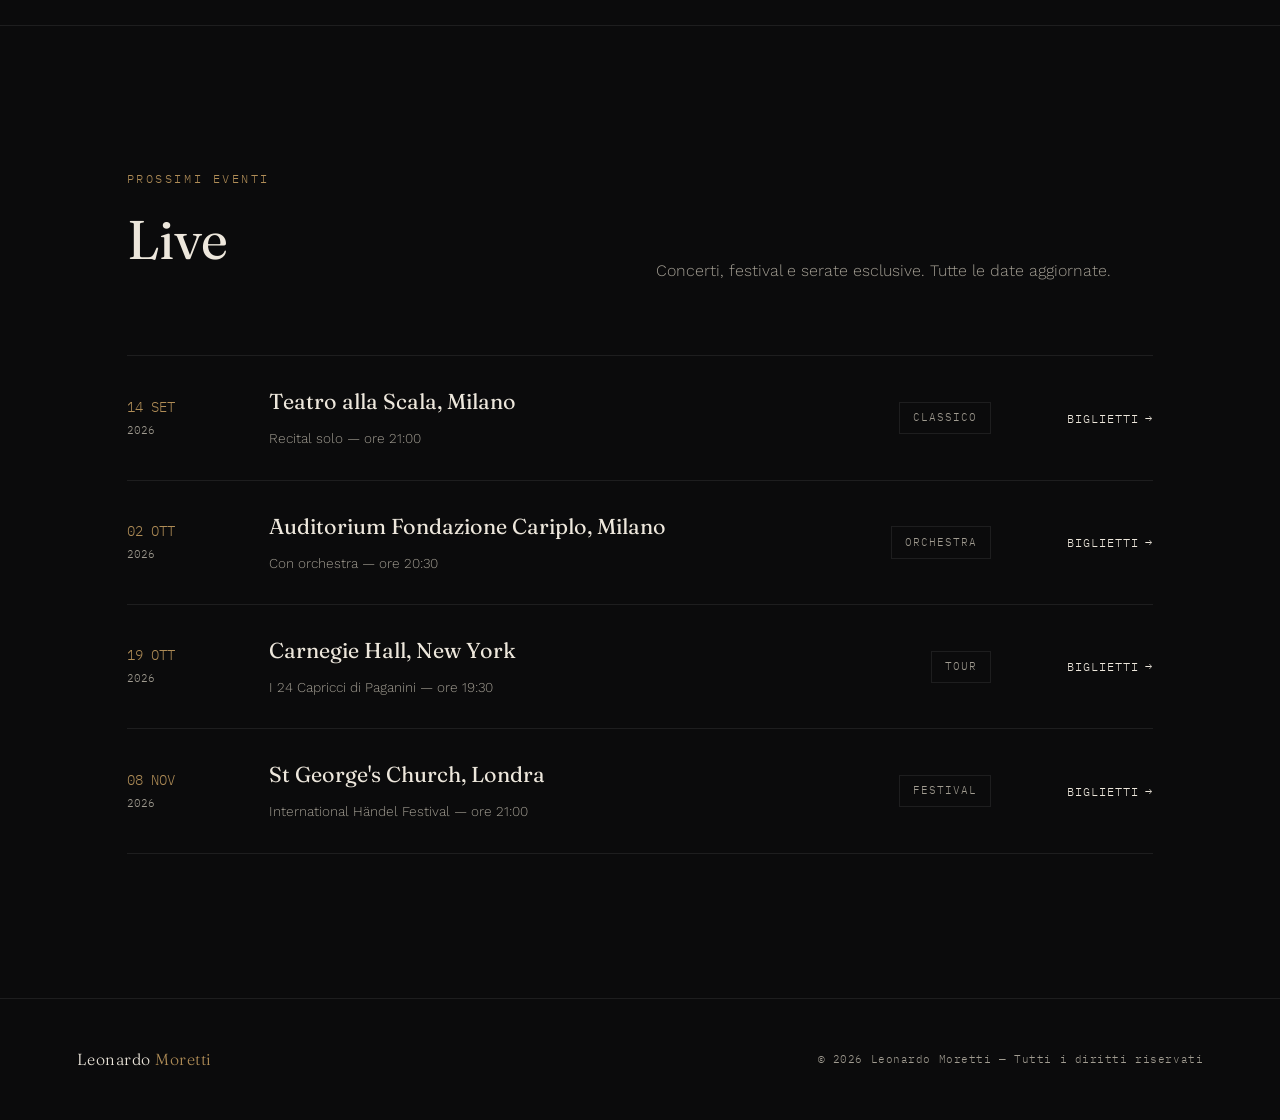
==== commit 661878c2: "Ritratto Bio: violino integrale visibile con dissolvenza verso l'alto" ====
--- a/index.html
+++ b/index.html
@@ -54,7 +54,7 @@
     <div class="wrap">
       <div class="grid">
         <div class="photo-panel">
-          <img src="img/bio-portrait.jpg" alt="Ritratto di Leonardo Moretti con il violino" style="width:100%; height:100%; object-fit:cover; object-position:center 20%;">
+          <img src="img/bio-portrait.jpg" alt="Ritratto di Leonardo Moretti con il violino" style="width:100%; height:100%; object-fit:cover; object-position:center 100%;">
         </div>
         <div class="copy">
           <div class="eyebrow">Leonardo</div>
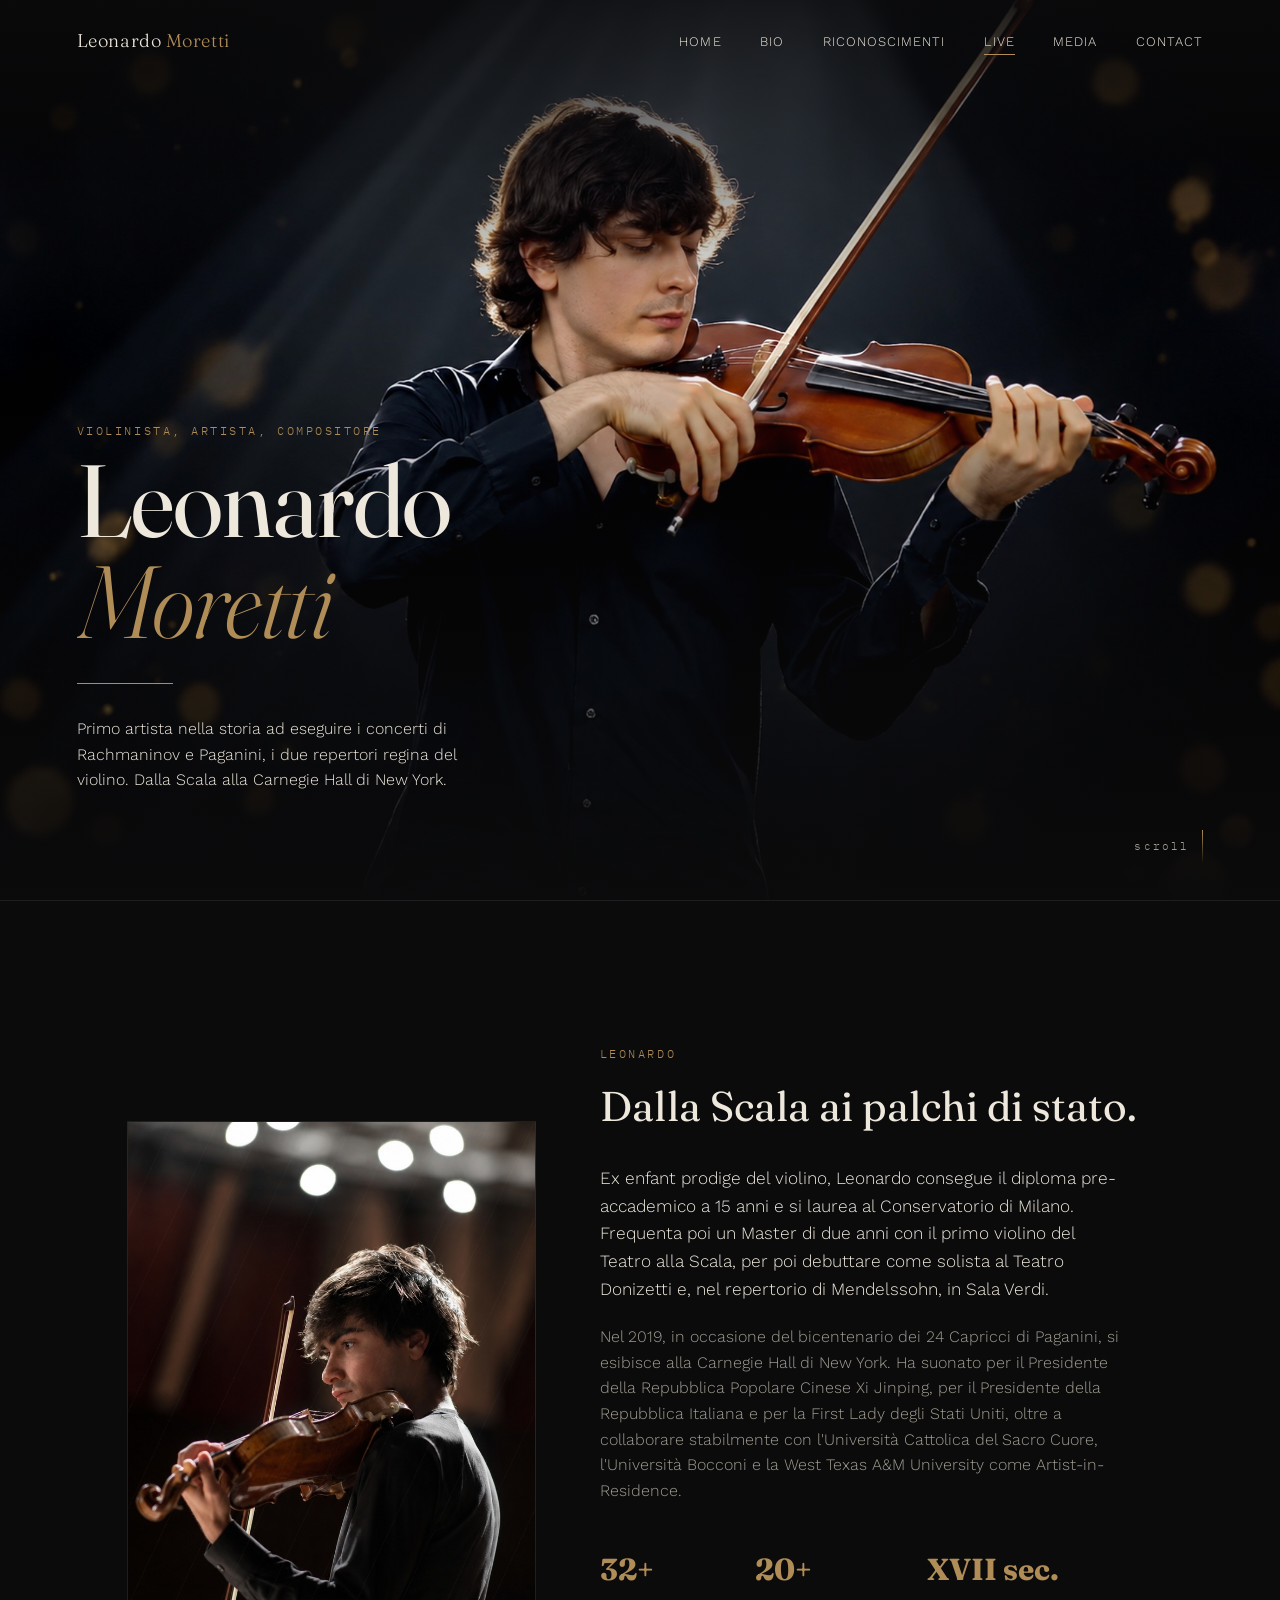
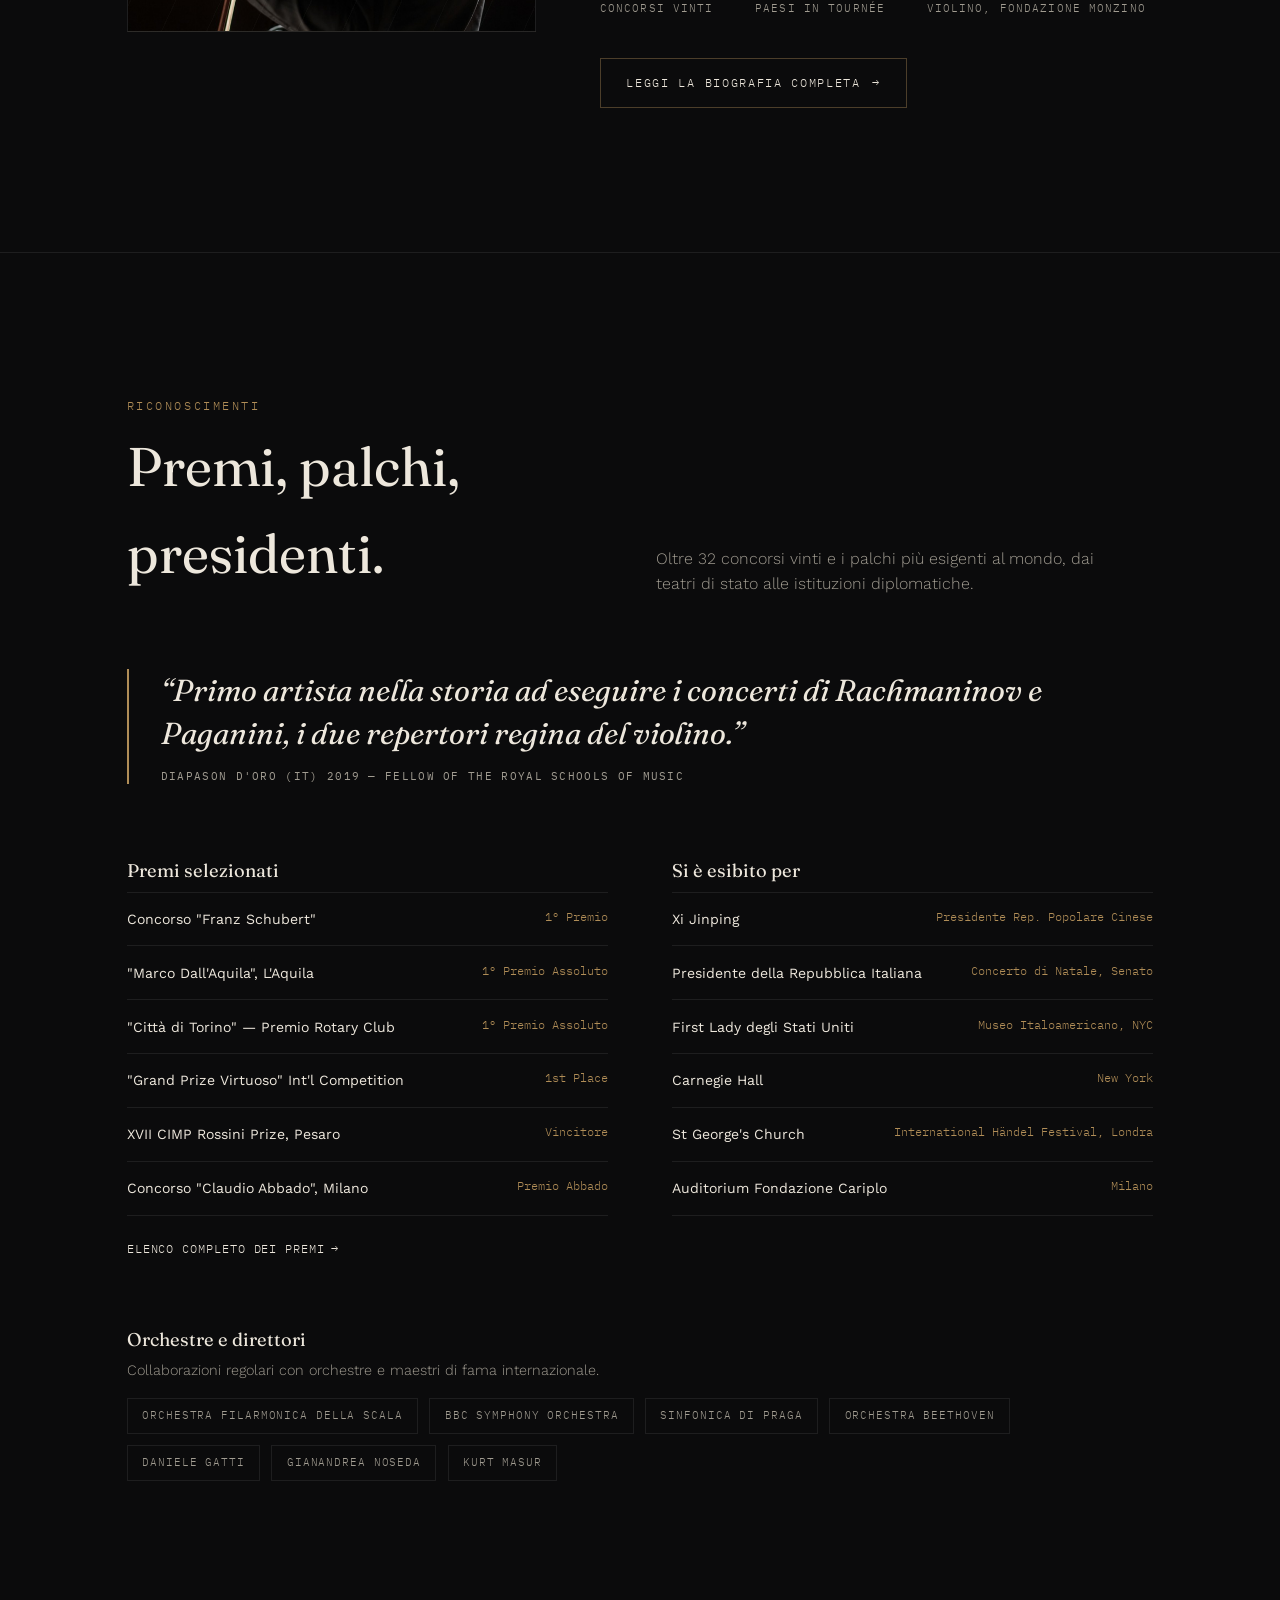
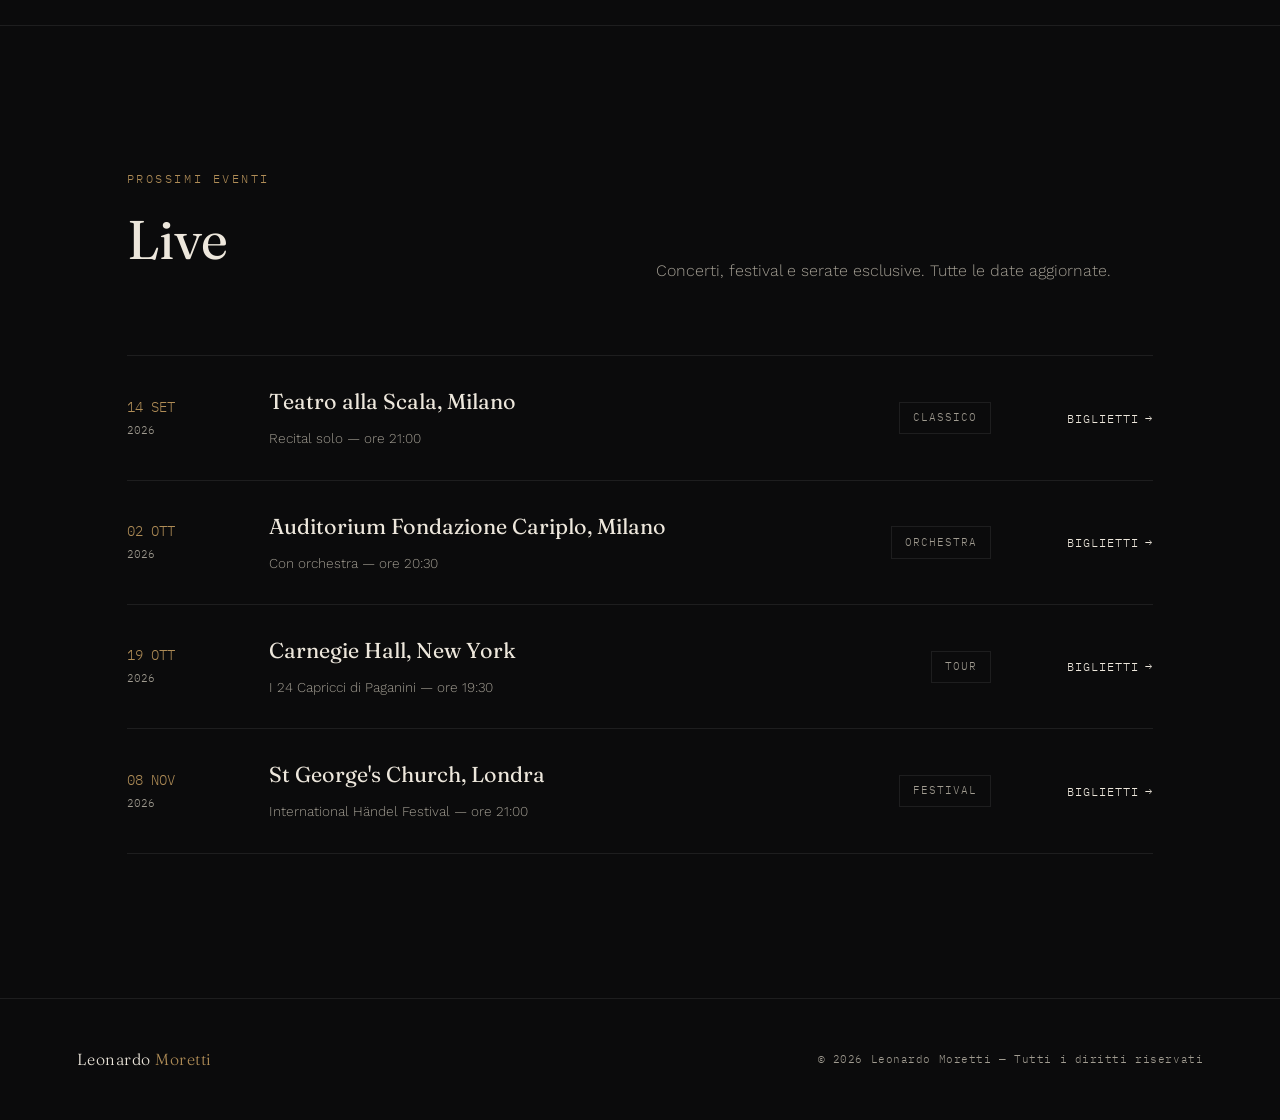
==== commit cf5f17e3: "Sostituisco il ritratto Bio con la nuova foto verticale fornita" ====
--- a/index.html
+++ b/index.html
@@ -54,7 +54,7 @@
     <div class="wrap">
       <div class="grid">
         <div class="photo-panel">
-          <img src="img/bio-portrait.jpg" alt="Ritratto di Leonardo Moretti con il violino" style="width:100%; height:100%; object-fit:cover; object-position:center 100%;">
+          <img src="img/bio-portrait.jpg" alt="Ritratto di Leonardo Moretti con il violino" style="width:100%; height:100%; object-fit:cover; object-position:center 20%;">
         </div>
         <div class="copy">
           <div class="eyebrow">Leonardo</div>
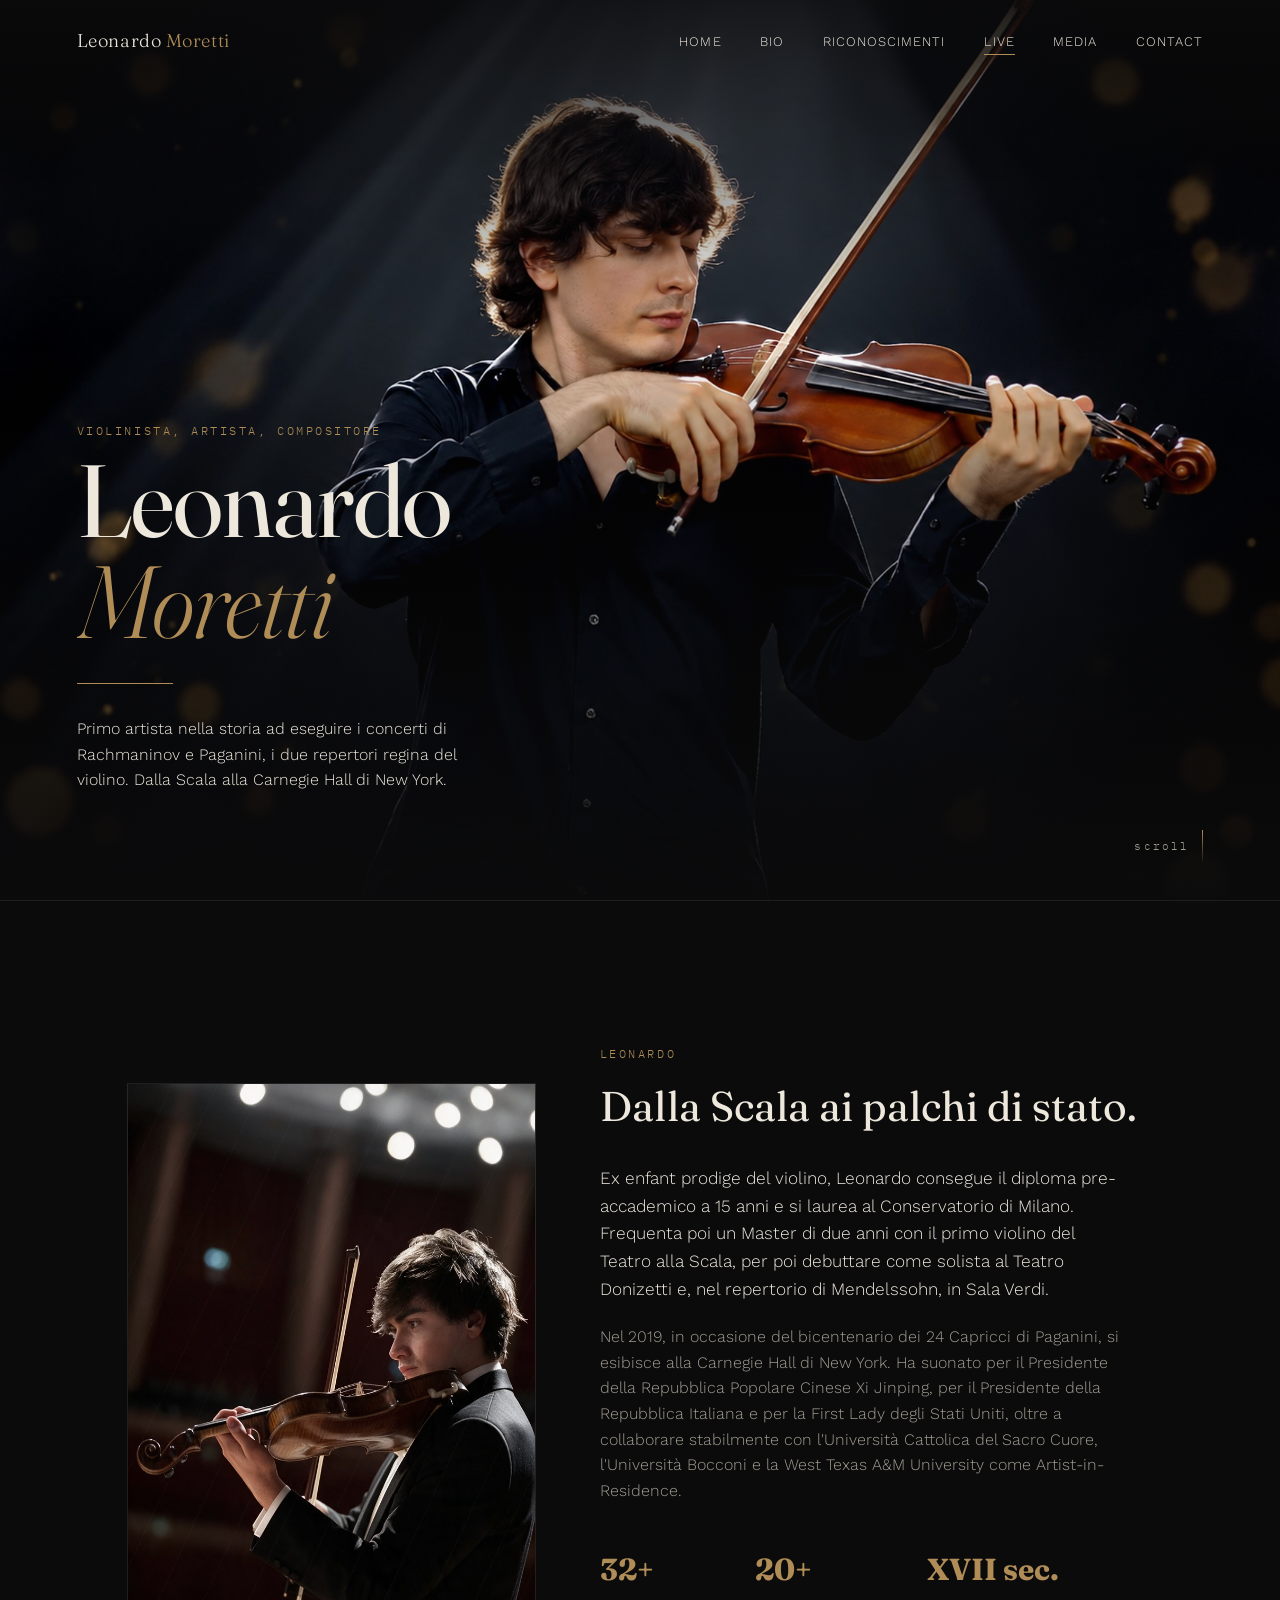
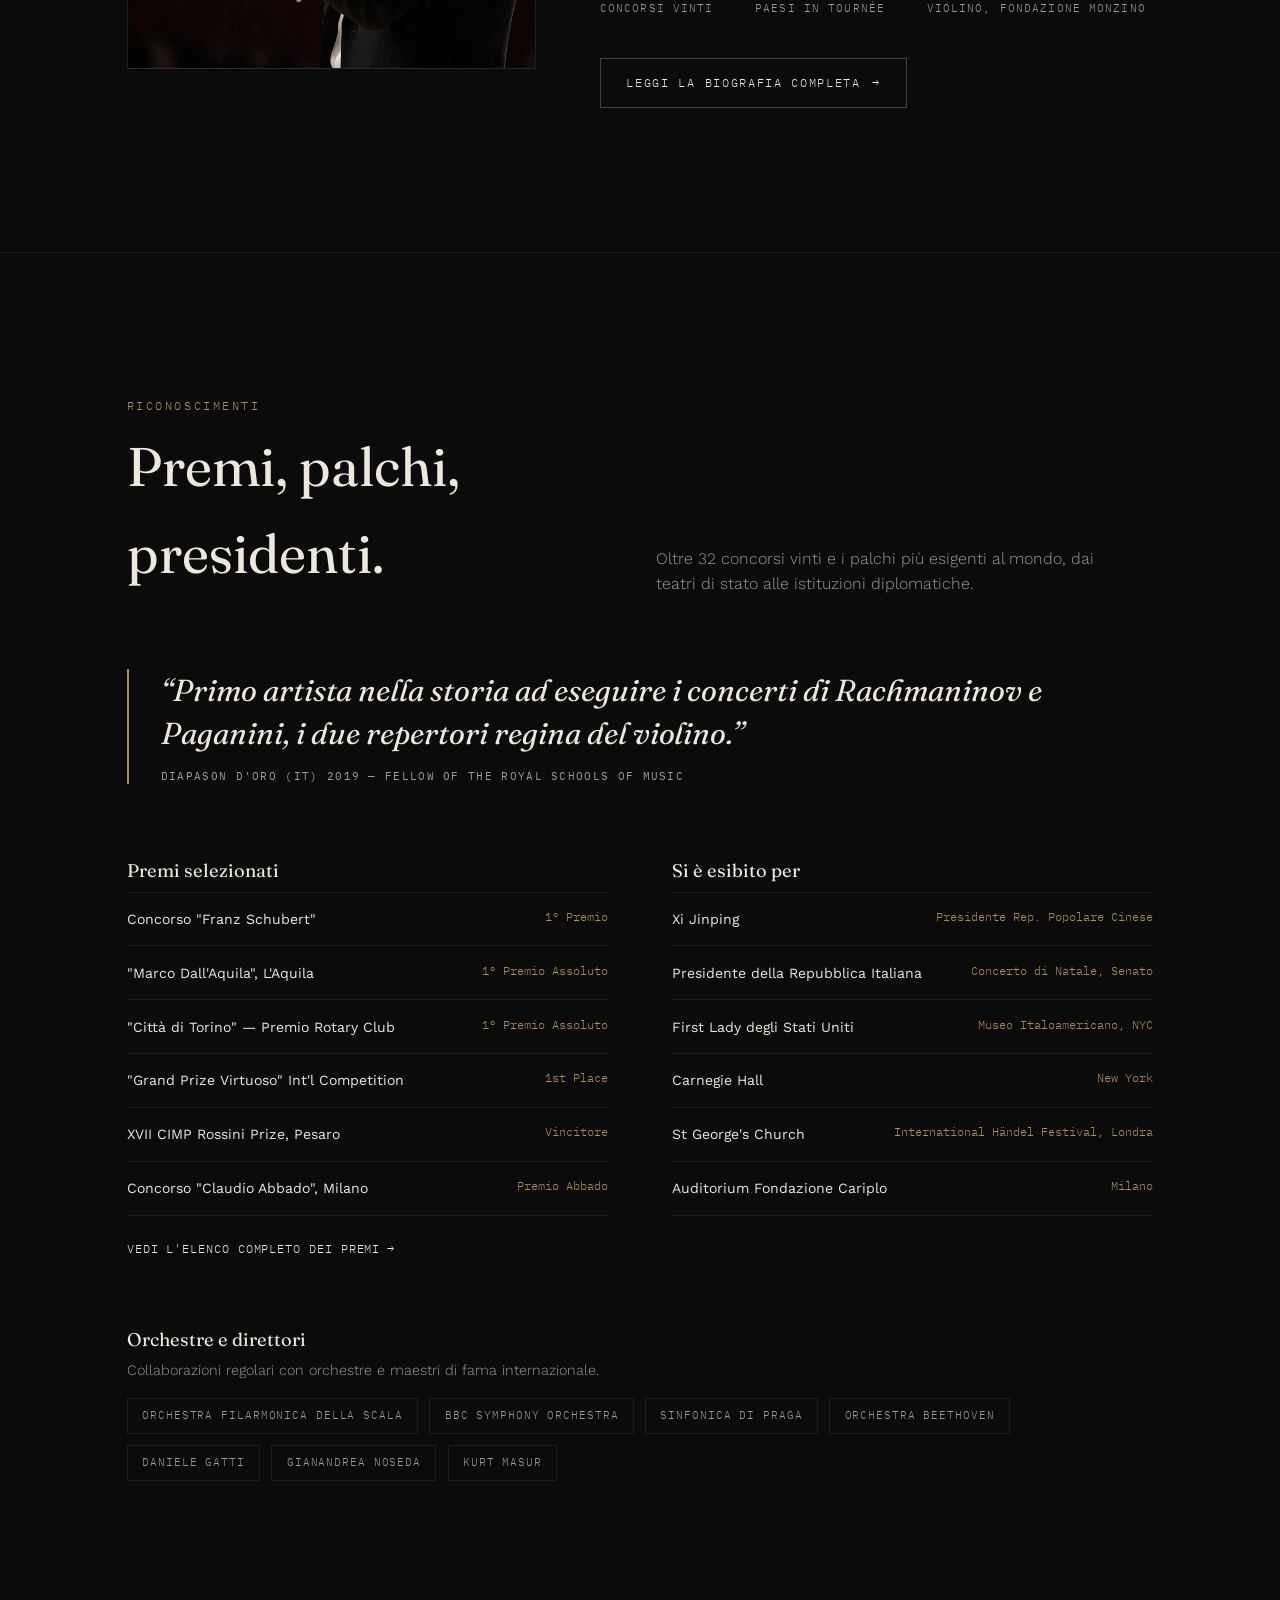
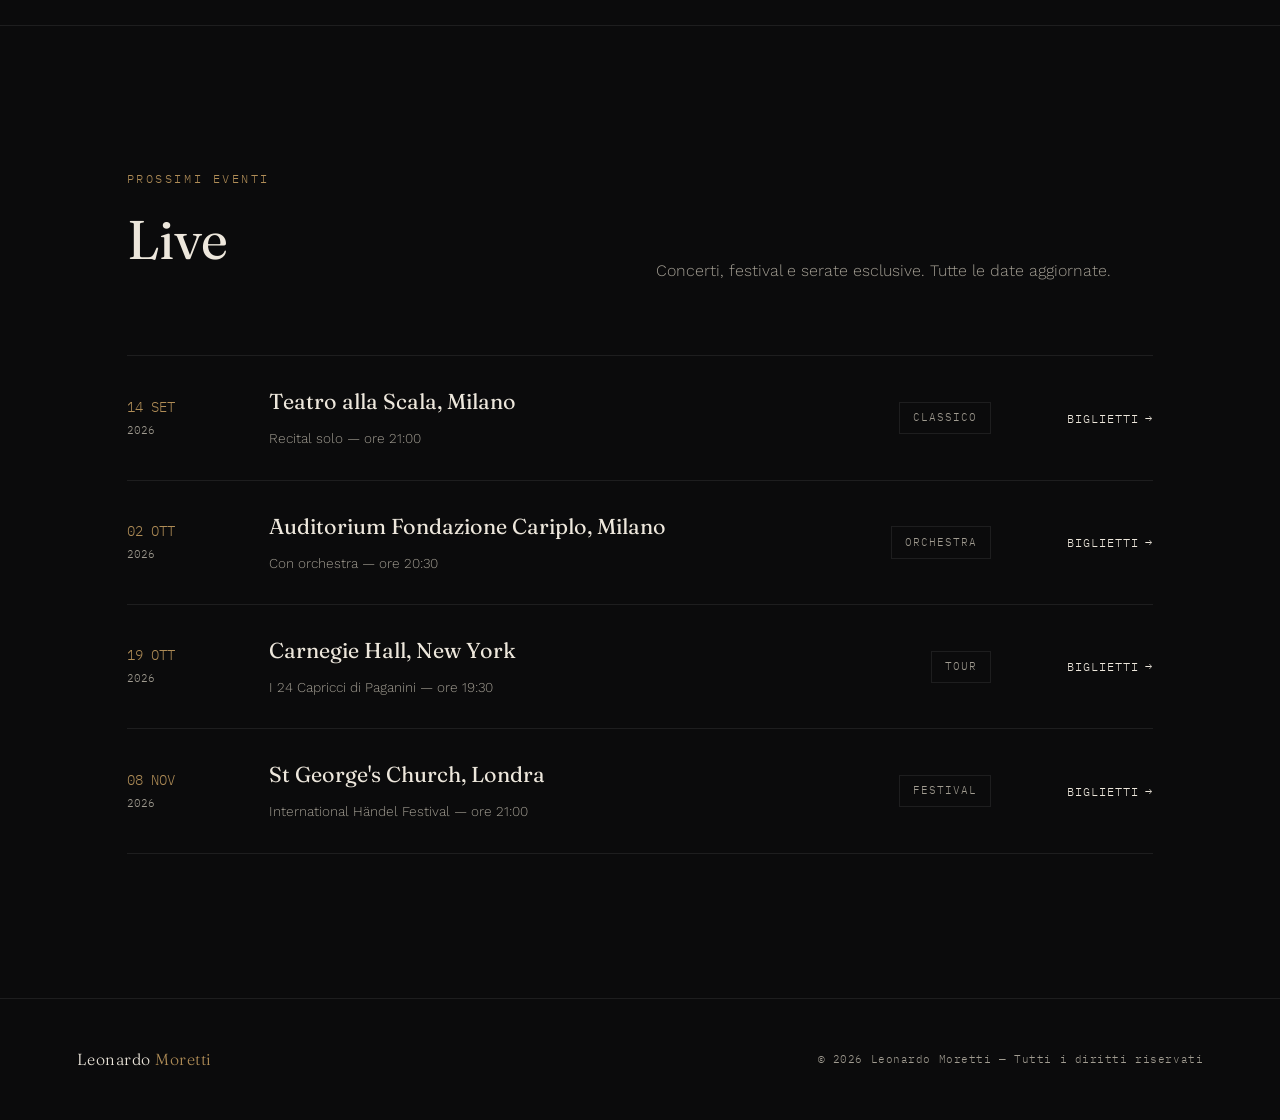
==== commit ed8fd18c: "Aggiorno il testo del bottone elenco premi" ====
--- a/index.html
+++ b/index.html
@@ -102,7 +102,7 @@
             <li><b>Concorso "Claudio Abbado", Milano</b><em>Premio Abbado</em></li>
           </ul>
           <div style="margin-top:1.2rem;">
-            <a href="biografia.html#premi" class="date-link" style="font-size:.72rem;">Elenco completo dei premi</a>
+            <a href="biografia.html#premi" class="date-link" style="font-size:.72rem;">Vedi l'elenco completo dei premi</a>
           </div>
         </div>
         <div class="award-col">
--- a/css/styles.css
+++ b/css/styles.css
@@ -233,7 +233,7 @@
     align-items:center;
   }
   .photo-panel{
-    aspect-ratio:4/5;
+    aspect-ratio:3/4.3;
     background:linear-gradient(155deg, #1c1a17 0%, #0b0b0c 70%);
     border:1px solid var(--line);
     position:relative;
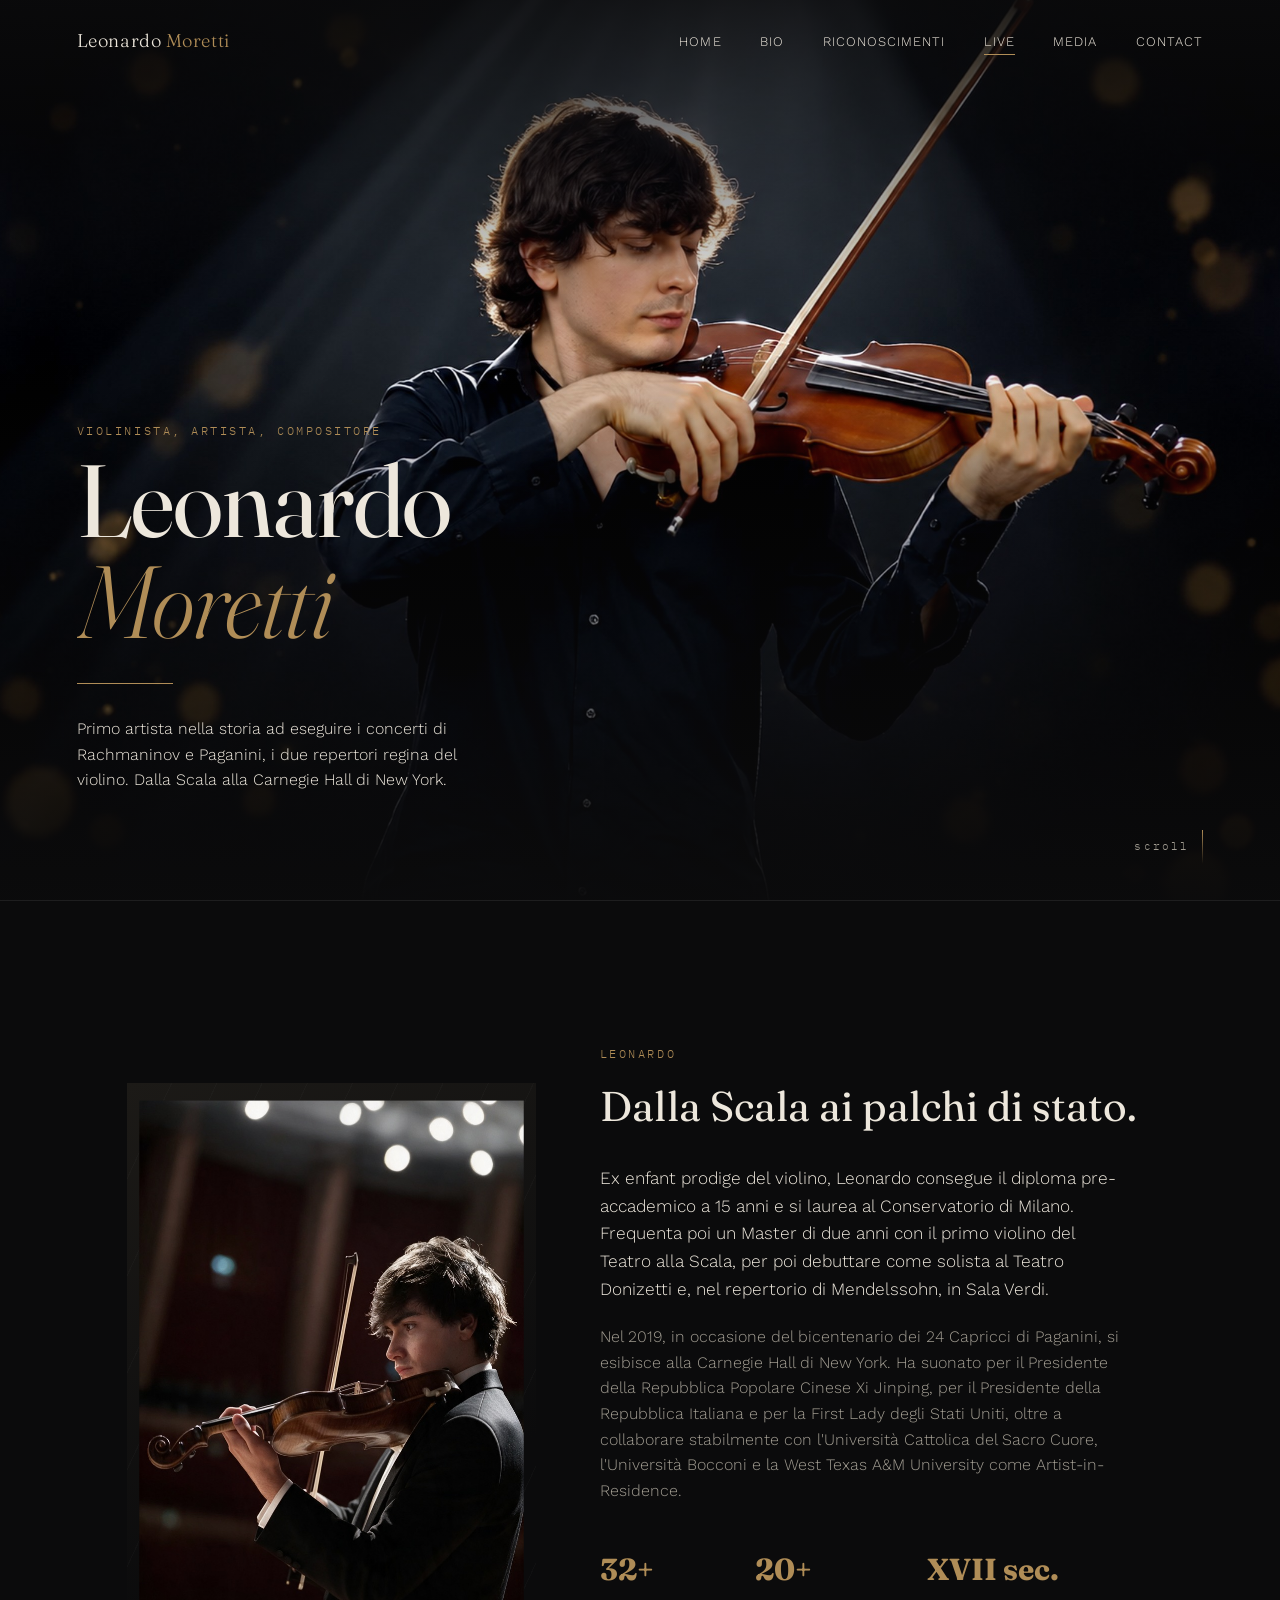
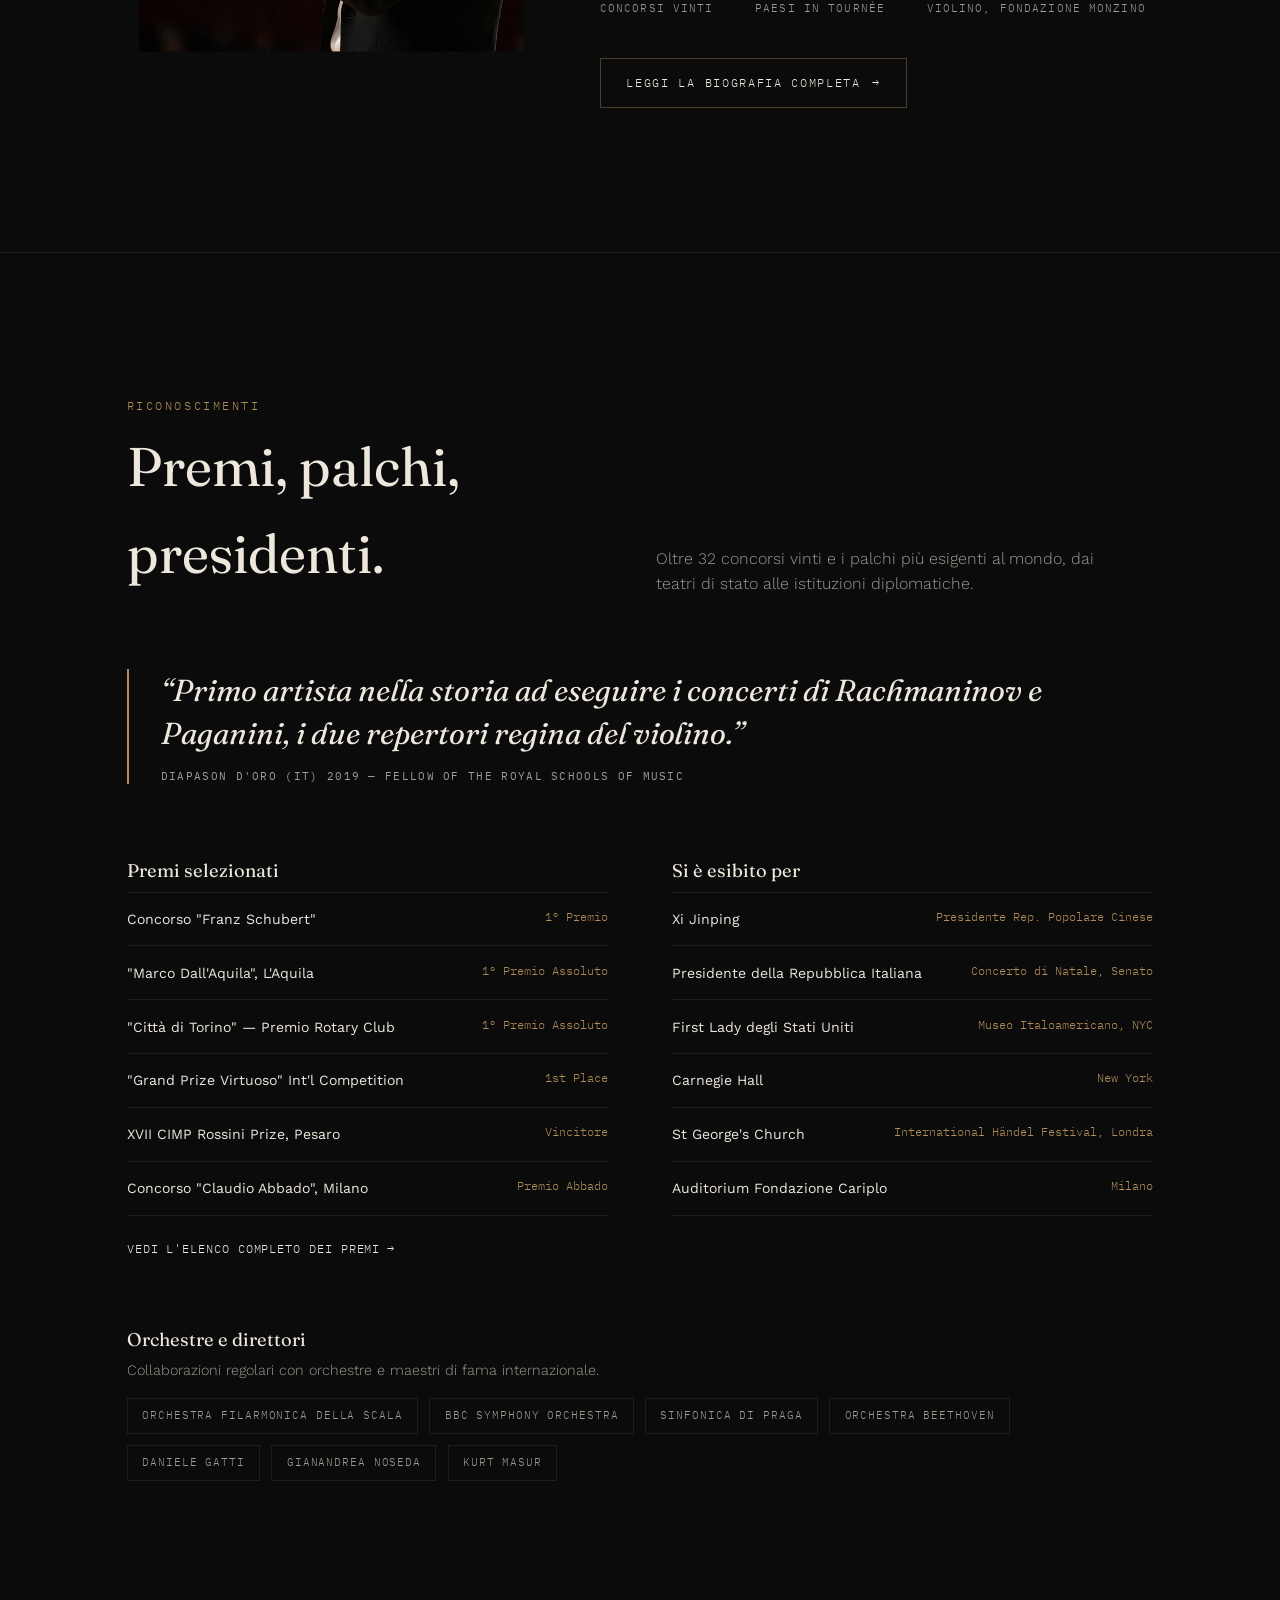
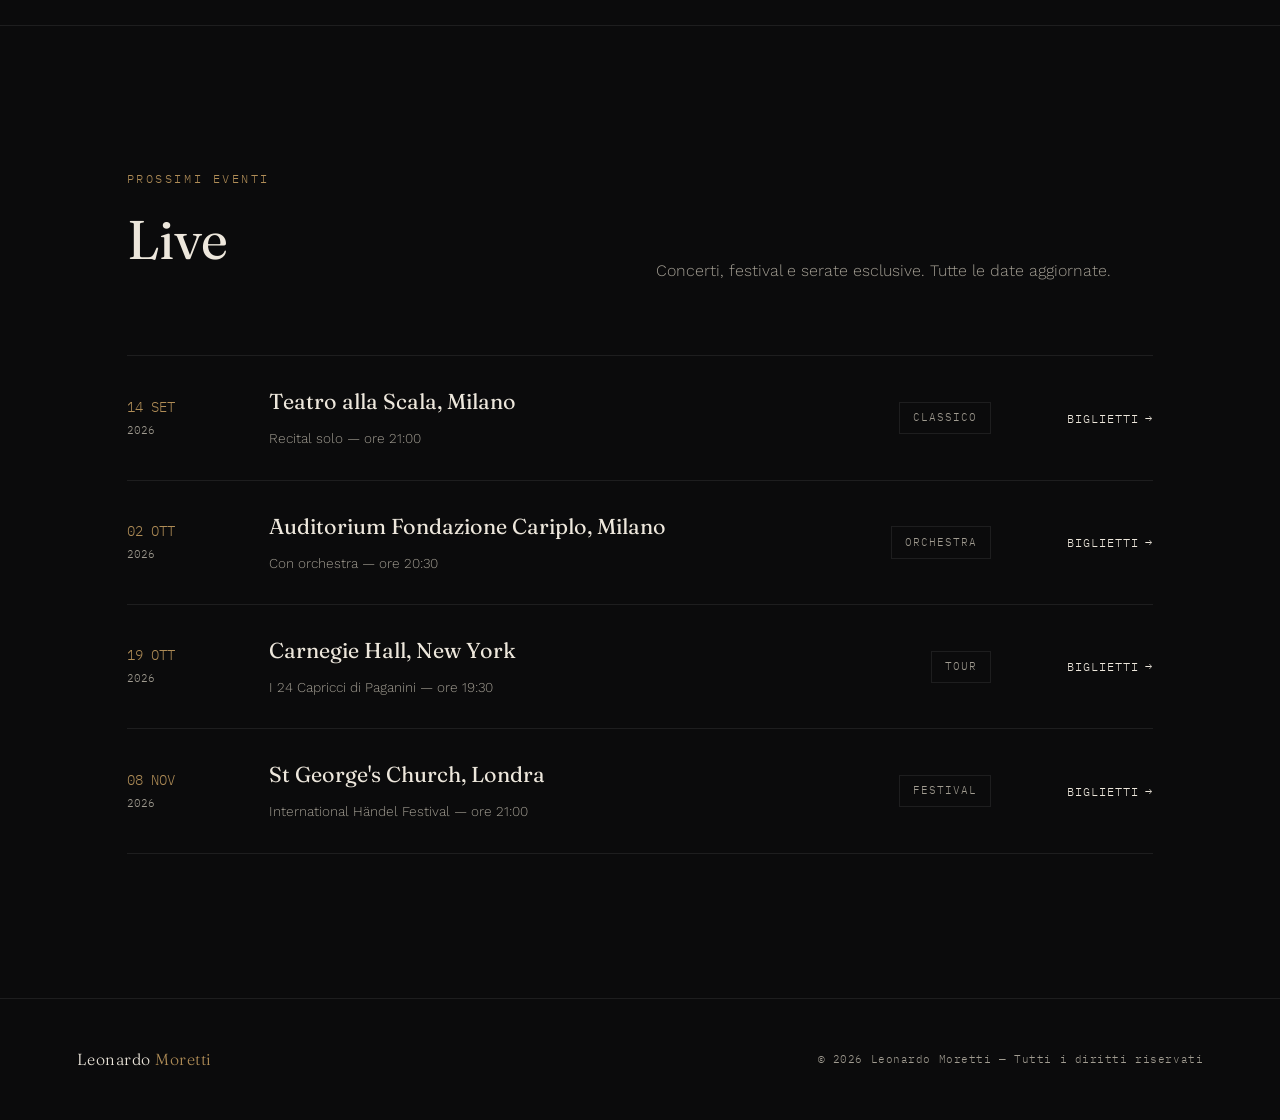
==== commit 74cf8a3a: "Leggero zoom out sull'immagine della bio" ====
--- a/index.html
+++ b/index.html
@@ -54,7 +54,7 @@
     <div class="wrap">
       <div class="grid">
         <div class="photo-panel">
-          <img src="img/bio-portrait.jpg" alt="Ritratto di Leonardo Moretti con il violino" style="width:100%; height:100%; object-fit:cover; object-position:center 20%;">
+          <img src="img/bio-portrait.jpg" alt="Ritratto di Leonardo Moretti con il violino" style="width:100%; height:100%; object-fit:cover; object-position:center 20%; transform:scale(0.94);">
         </div>
         <div class="copy">
           <div class="eyebrow">Leonardo</div>
--- a/css/styles.css
+++ b/css/styles.css
@@ -235,7 +235,6 @@
   .photo-panel{
     aspect-ratio:3/4.3;
     background:linear-gradient(155deg, #1c1a17 0%, #0b0b0c 70%);
-    border:1px solid var(--line);
     position:relative;
     display:flex;
     align-items:center;
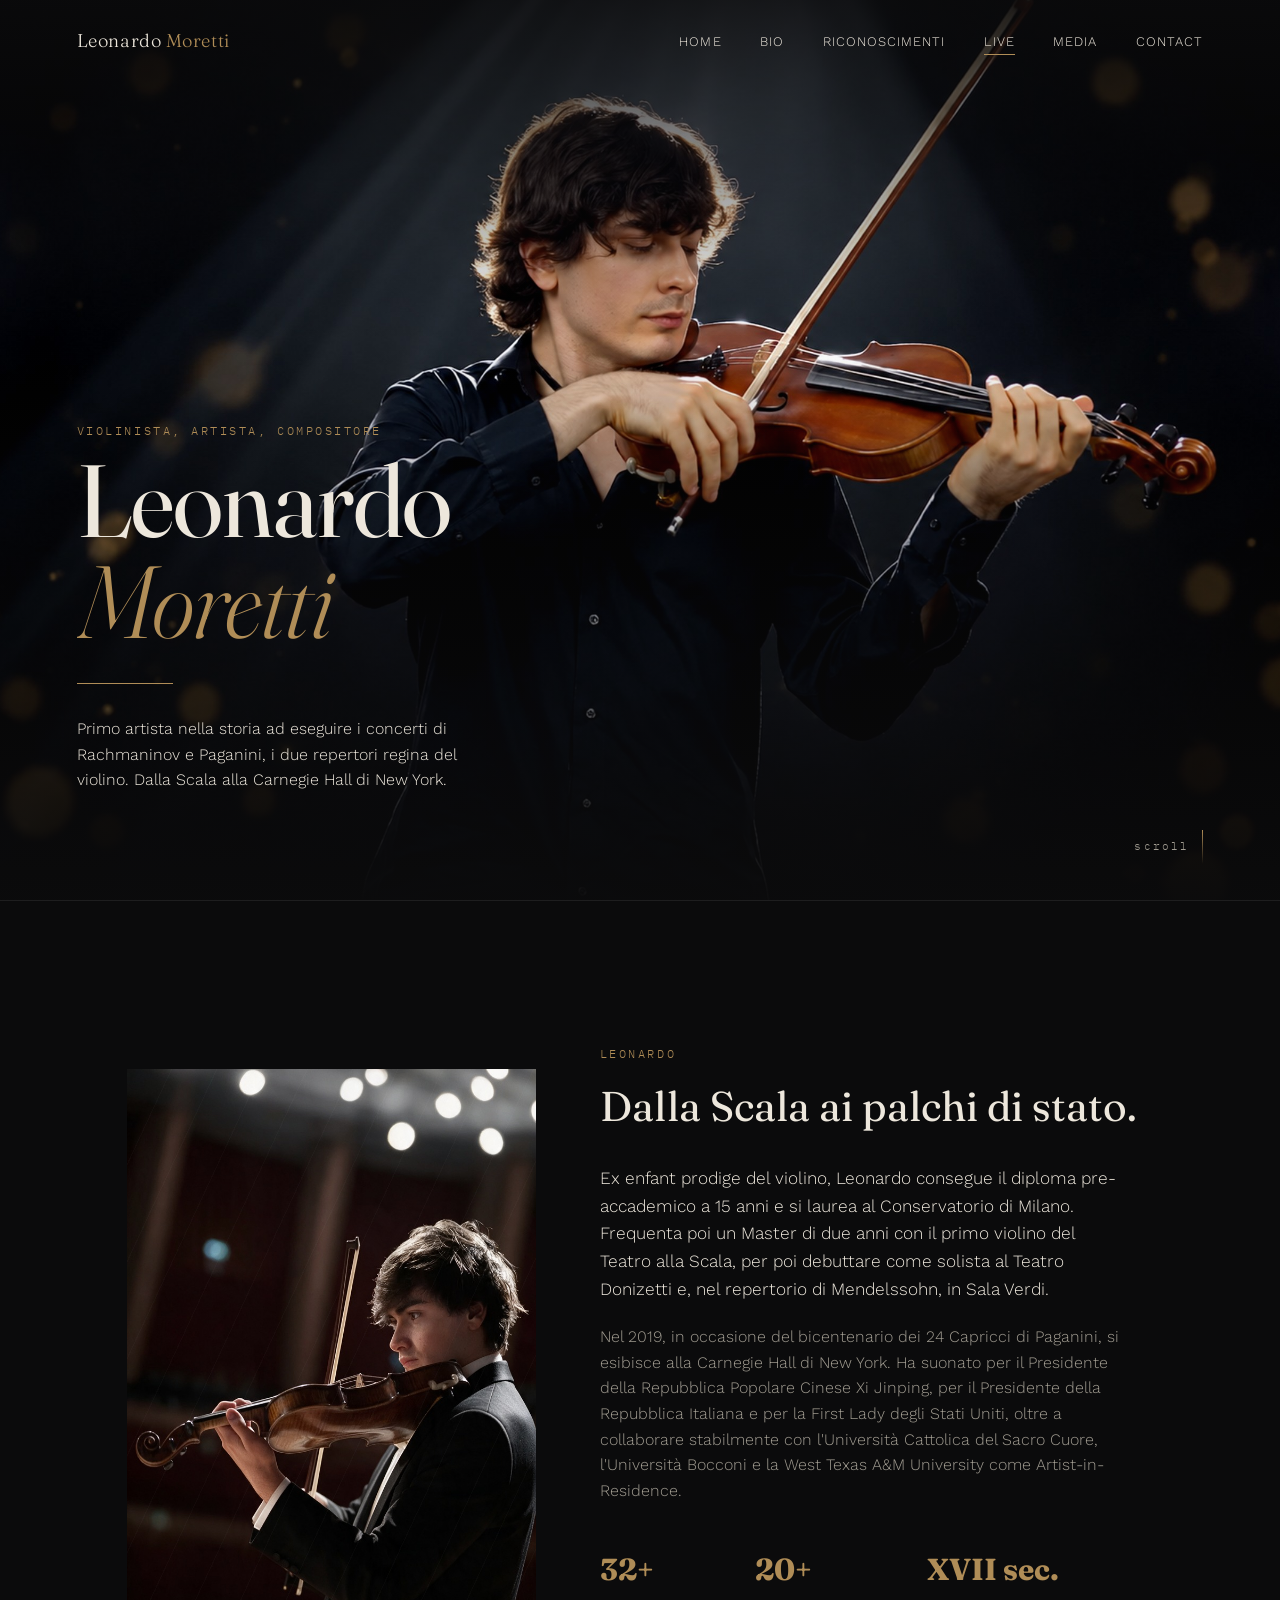
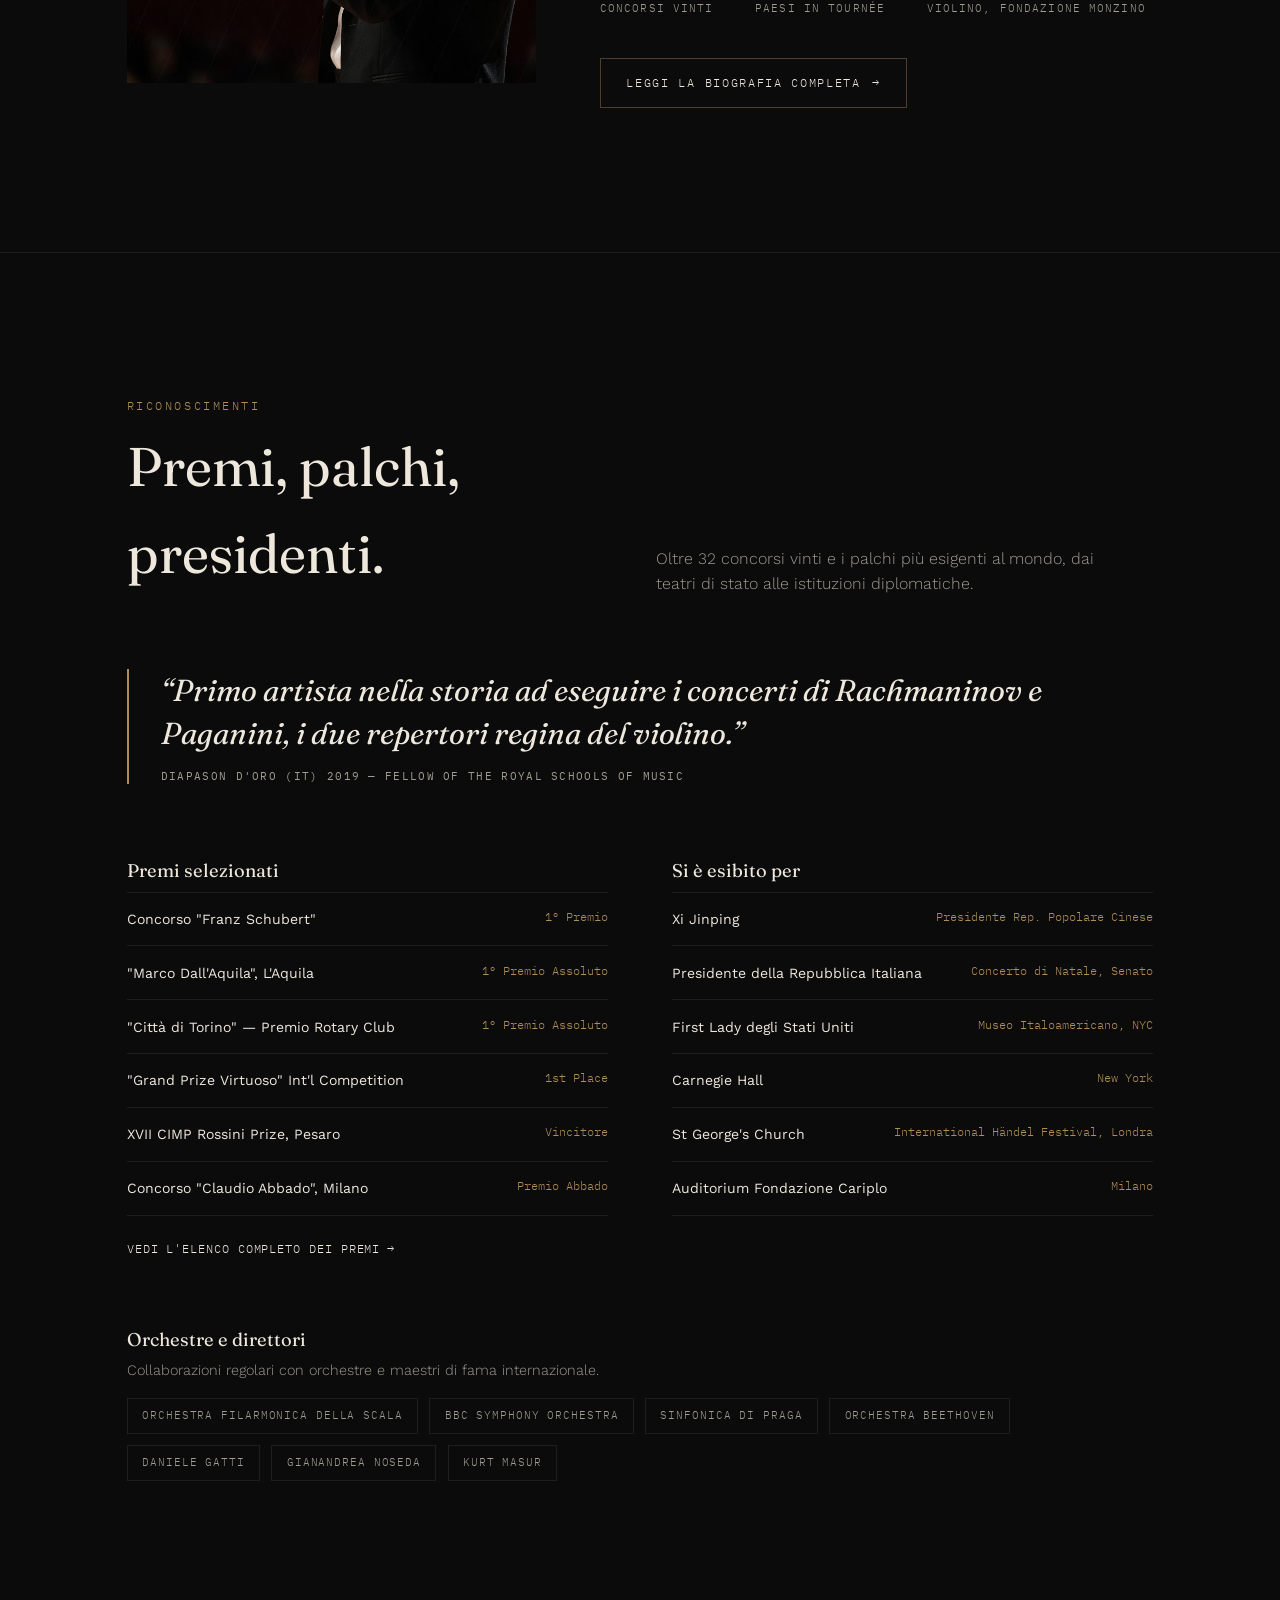
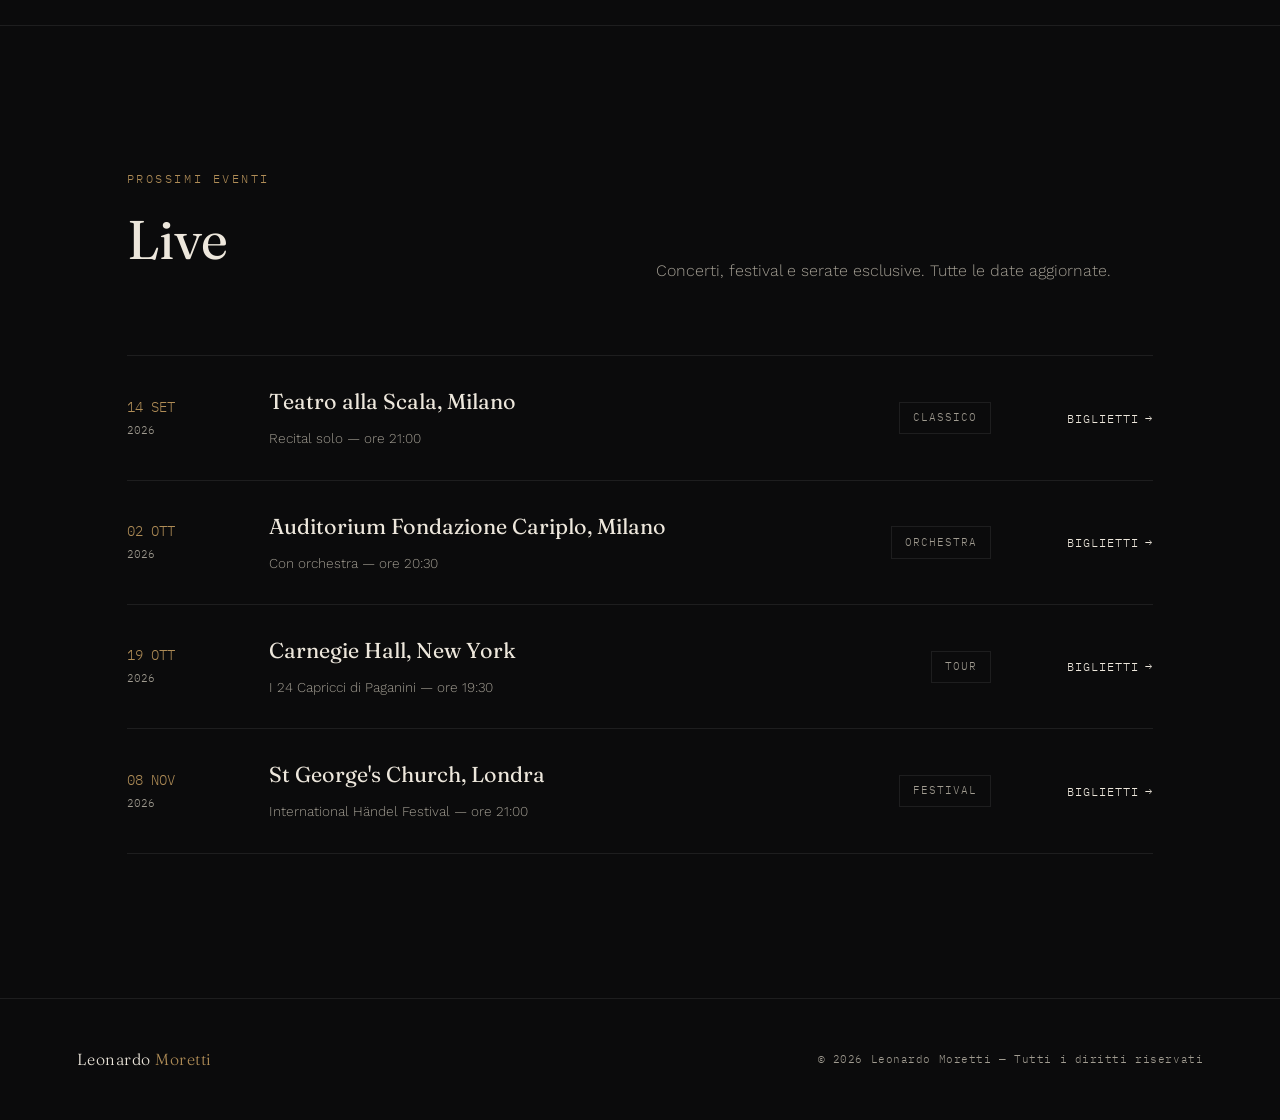
==== commit 7a2f04d0: "Vero leggero zoom out: mostro piu' della foto aumentando l'altezza del contenitore" ====
--- a/index.html
+++ b/index.html
@@ -54,7 +54,7 @@
     <div class="wrap">
       <div class="grid">
         <div class="photo-panel">
-          <img src="img/bio-portrait.jpg" alt="Ritratto di Leonardo Moretti con il violino" style="width:100%; height:100%; object-fit:cover; object-position:center 20%; transform:scale(0.94);">
+          <img src="img/bio-portrait.jpg" alt="Ritratto di Leonardo Moretti con il violino" style="width:100%; height:100%; object-fit:cover; object-position:center 20%;">
         </div>
         <div class="copy">
           <div class="eyebrow">Leonardo</div>
--- a/css/styles.css
+++ b/css/styles.css
@@ -233,7 +233,7 @@
     align-items:center;
   }
   .photo-panel{
-    aspect-ratio:3/4.3;
+    aspect-ratio:3/4.5;
     background:linear-gradient(155deg, #1c1a17 0%, #0b0b0c 70%);
     position:relative;
     display:flex;
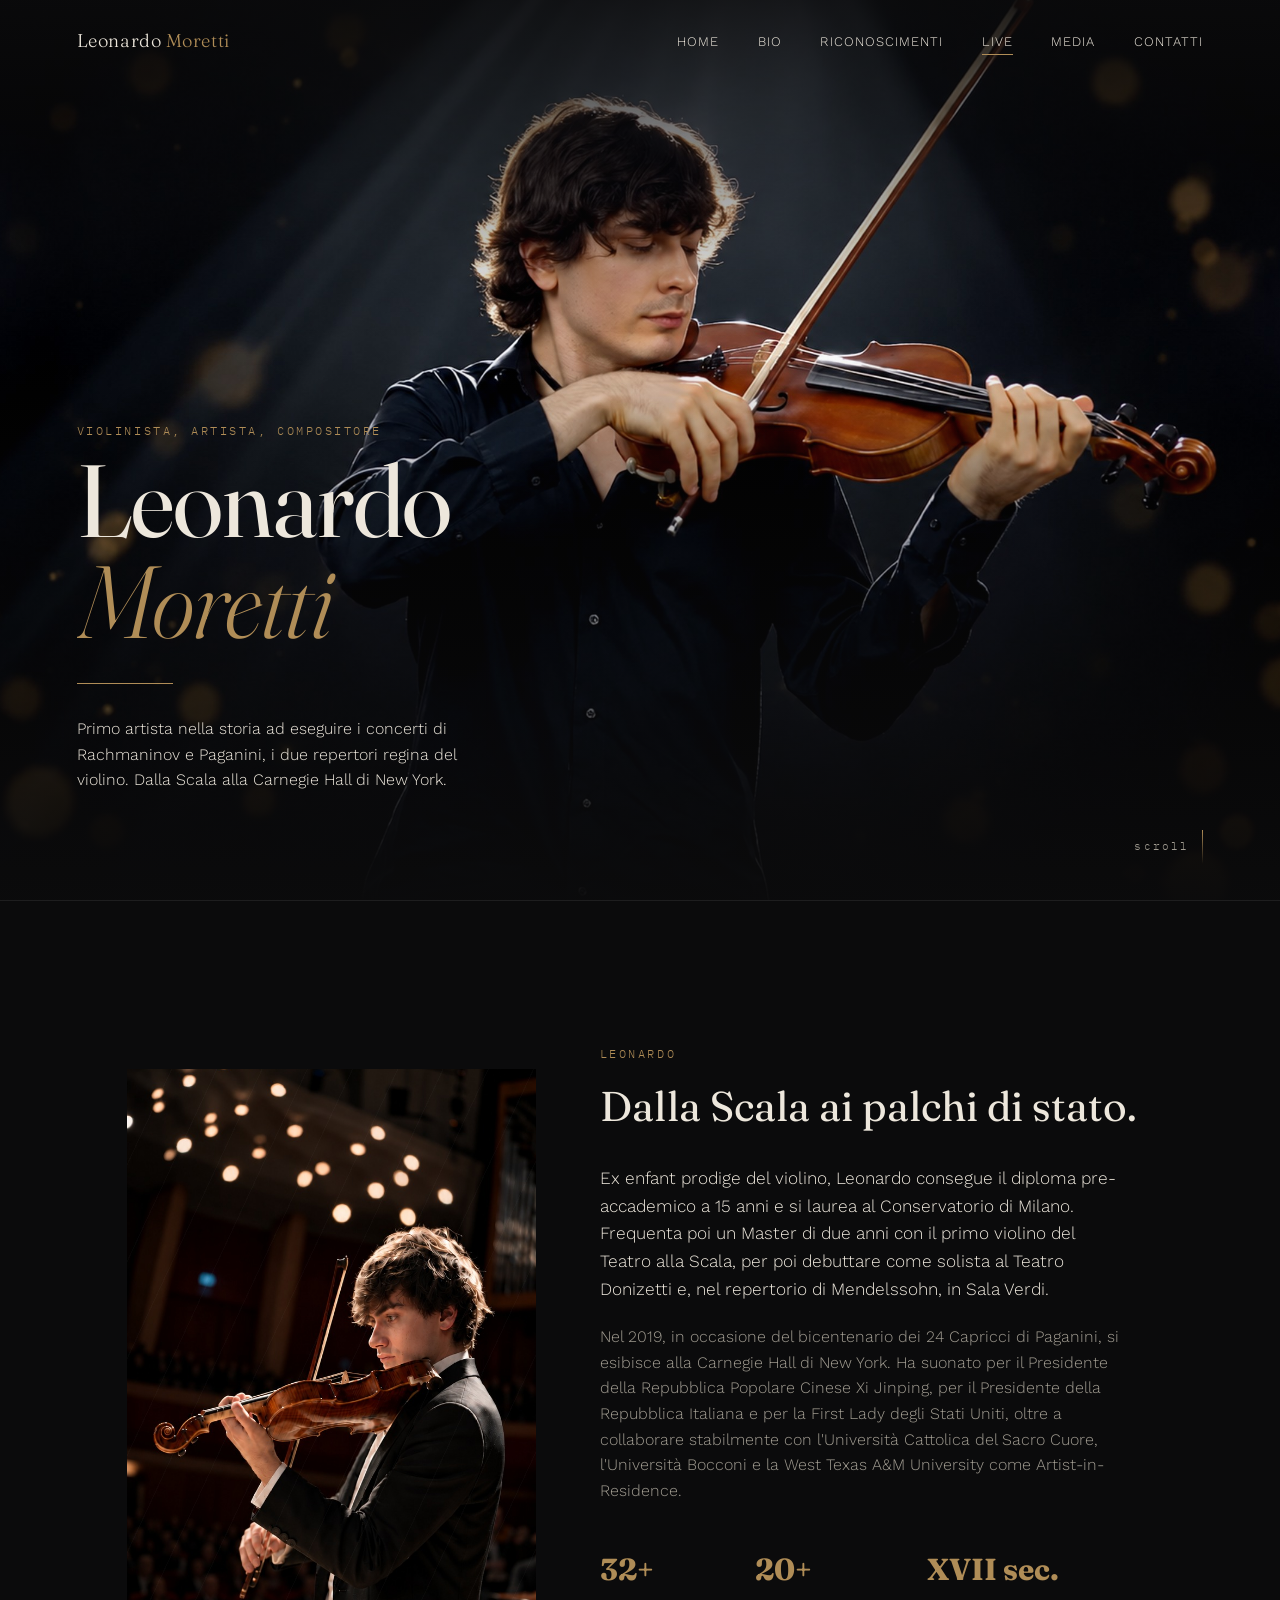
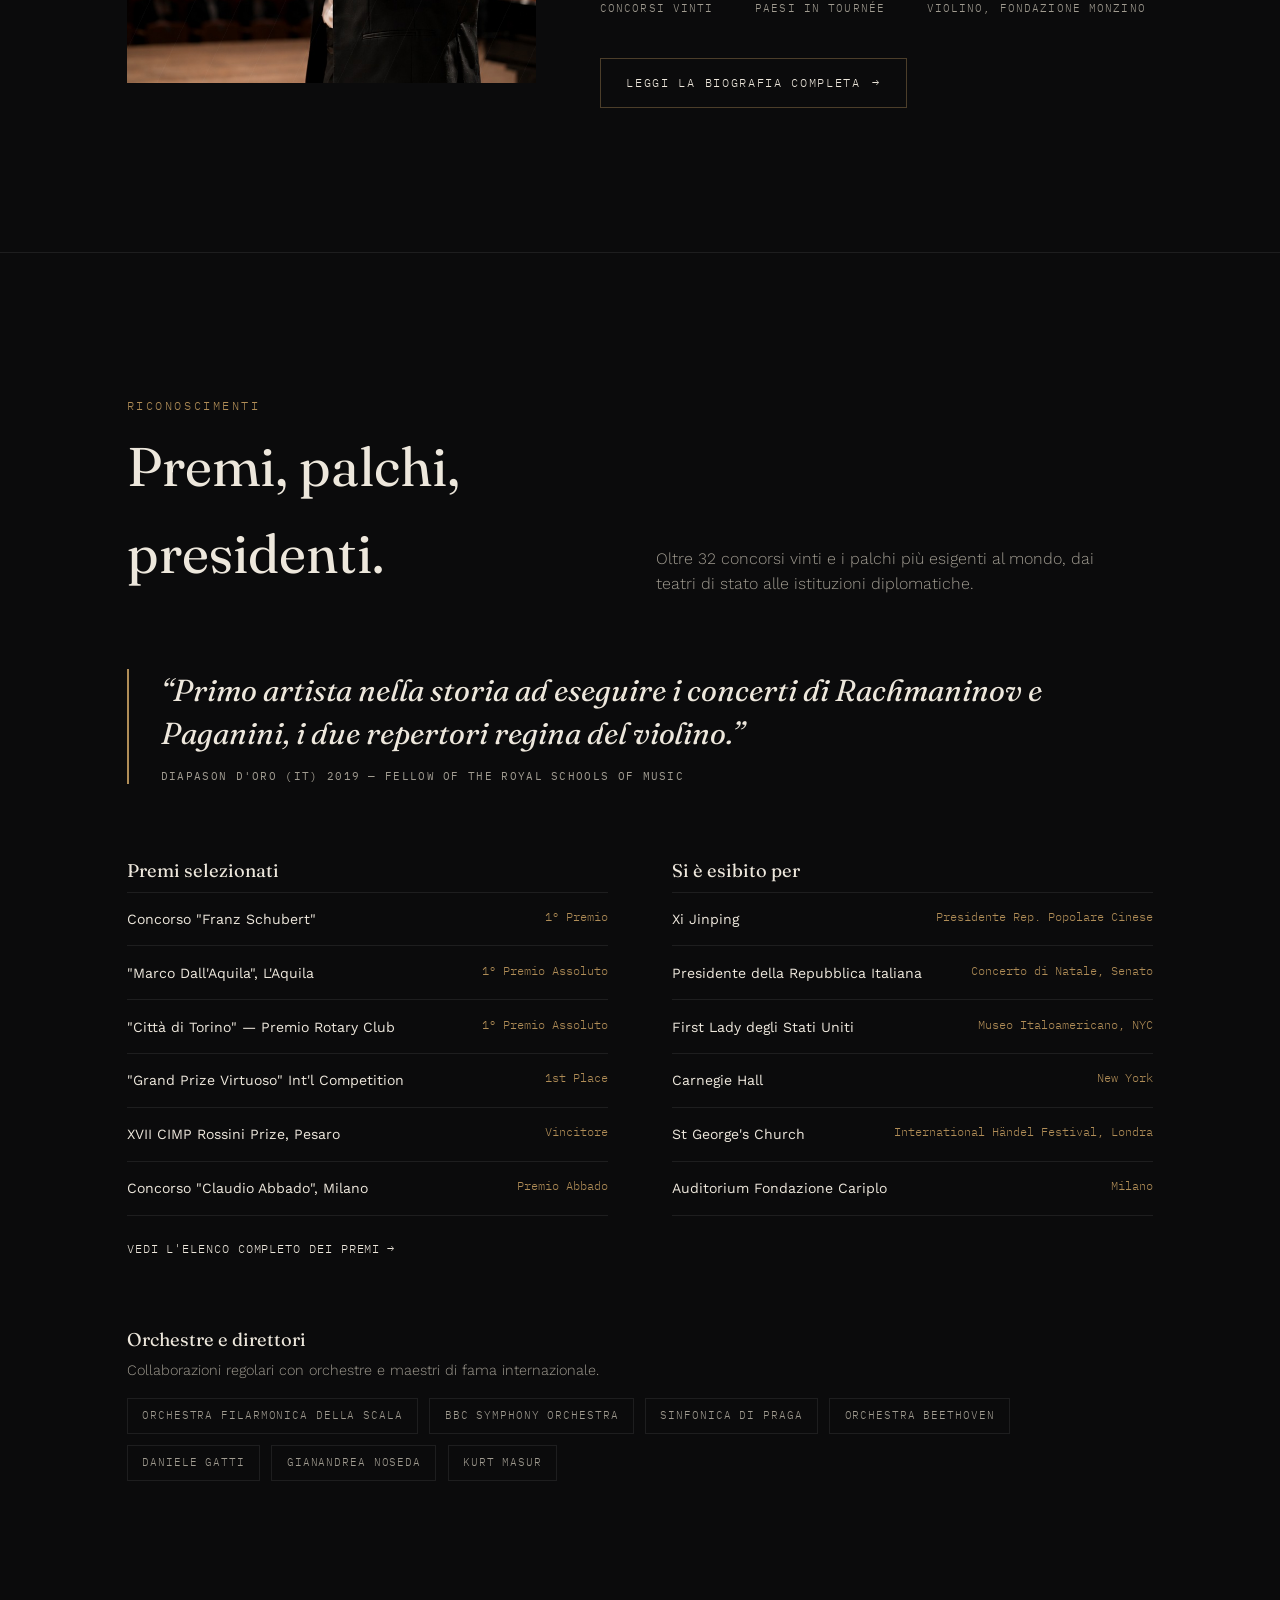
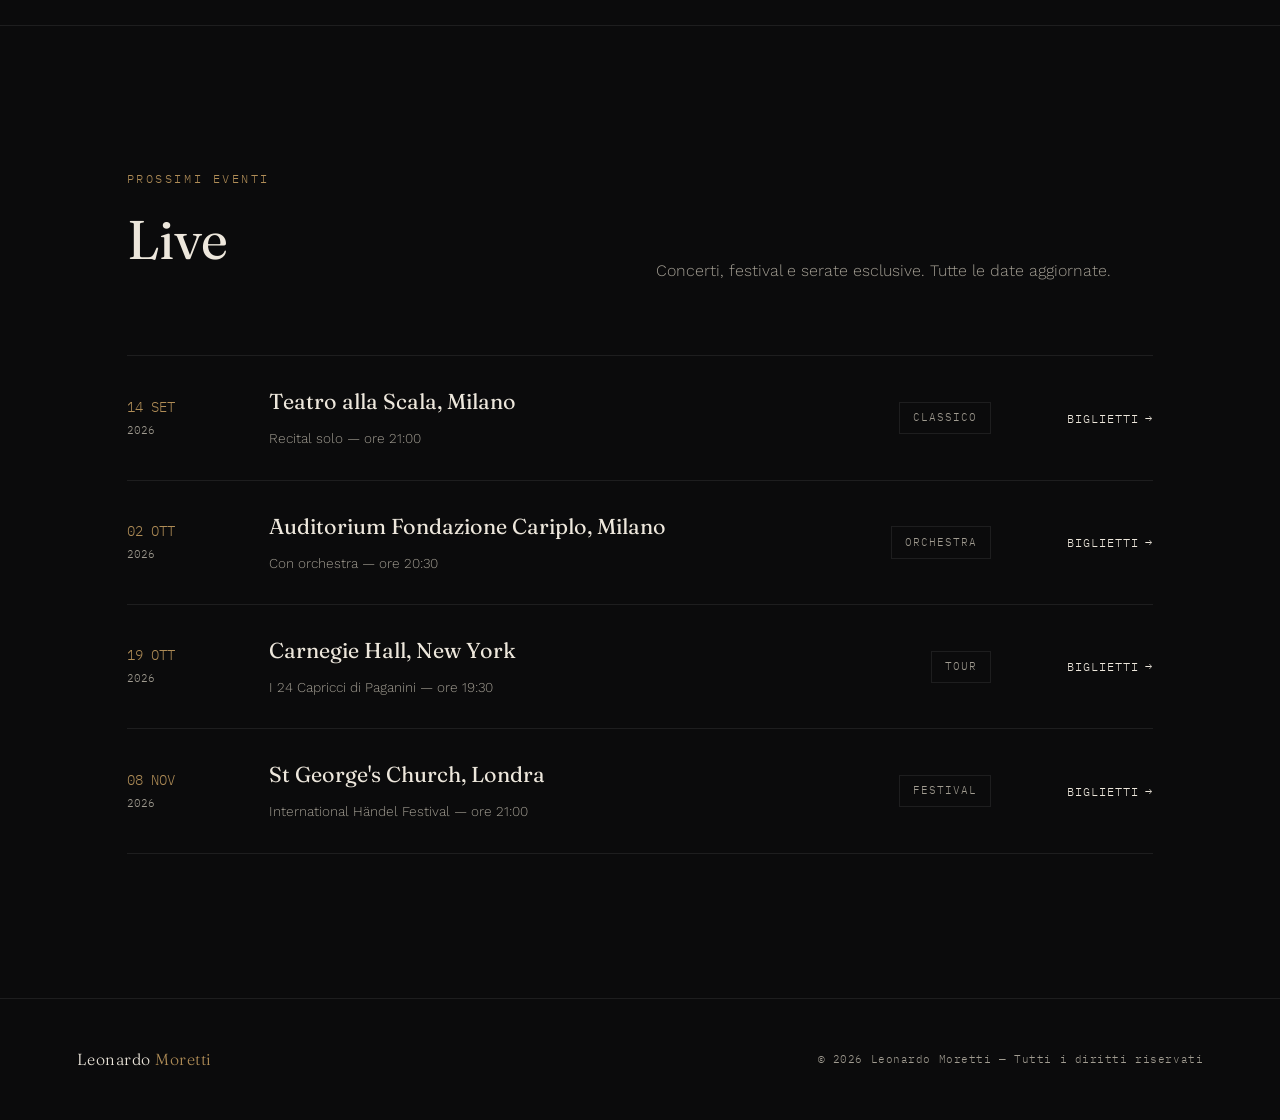
==== commit f54ffa2e: "Sostituisco Contact con Contatti nel menu e nel titolo pagina" ====
--- a/index.html
+++ b/index.html
@@ -22,7 +22,7 @@
       <li><a href="index.html#awards">Riconoscimenti</a></li>
       <li><a href="index.html#live">Live</a></li>
       <li><a href="media.html">Media</a></li>
-      <li><a href="contatti.html">Contact</a></li>
+      <li><a href="contatti.html">Contatti</a></li>
     </ul>
   </nav>
   <button class="nav-toggle" id="navToggle" aria-label="Apri il menu">
